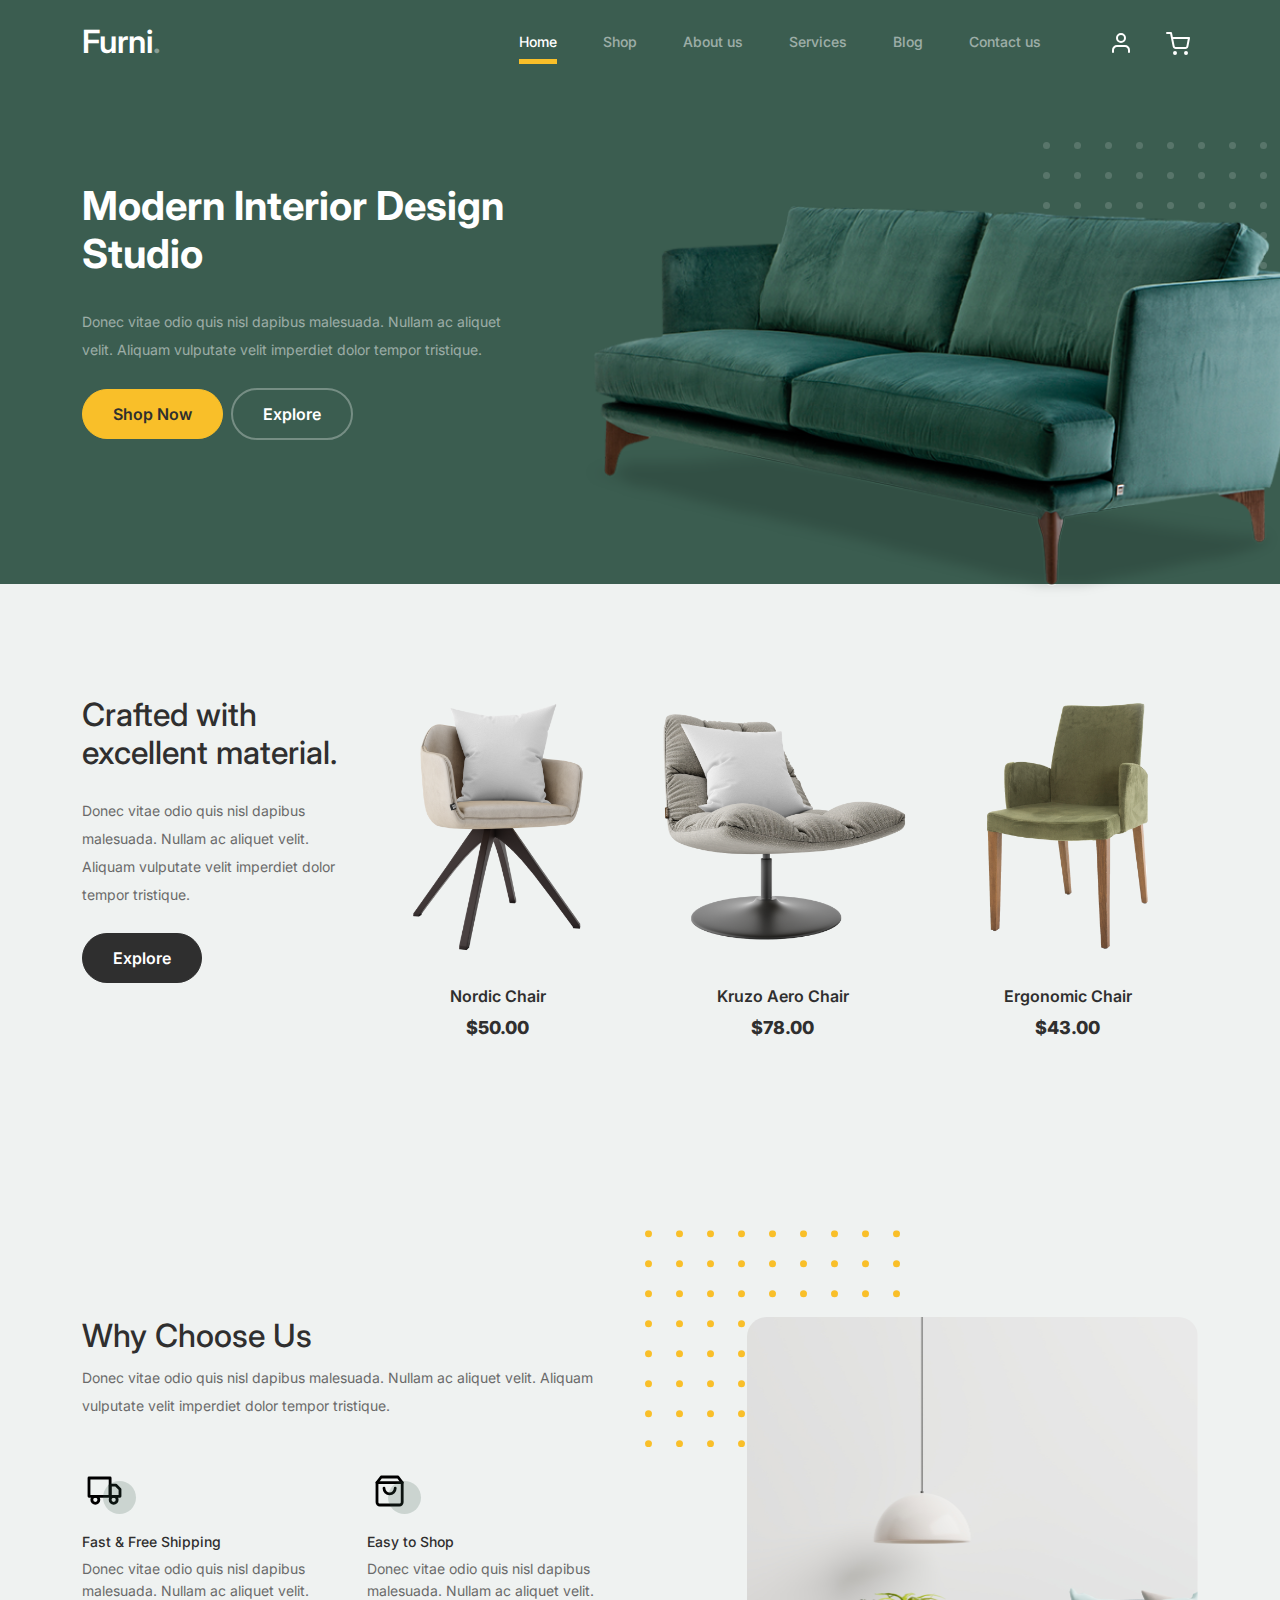
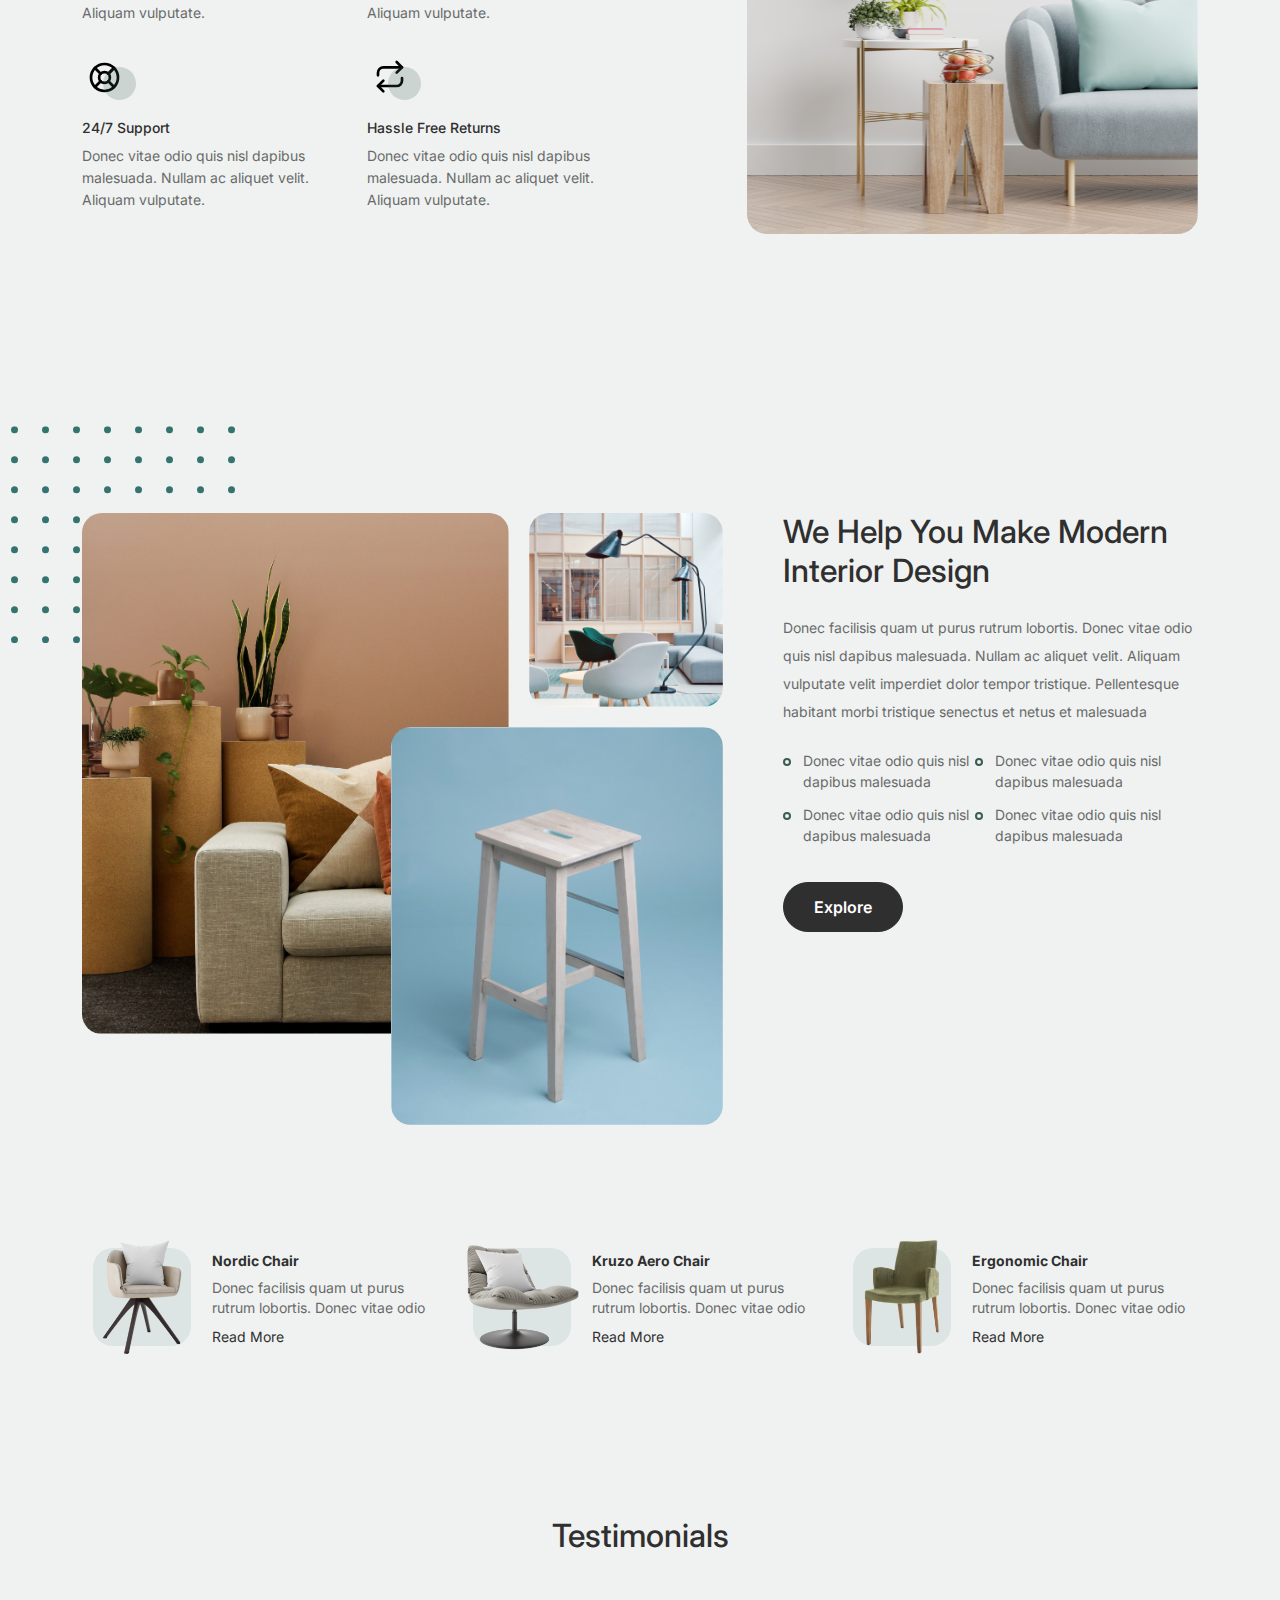
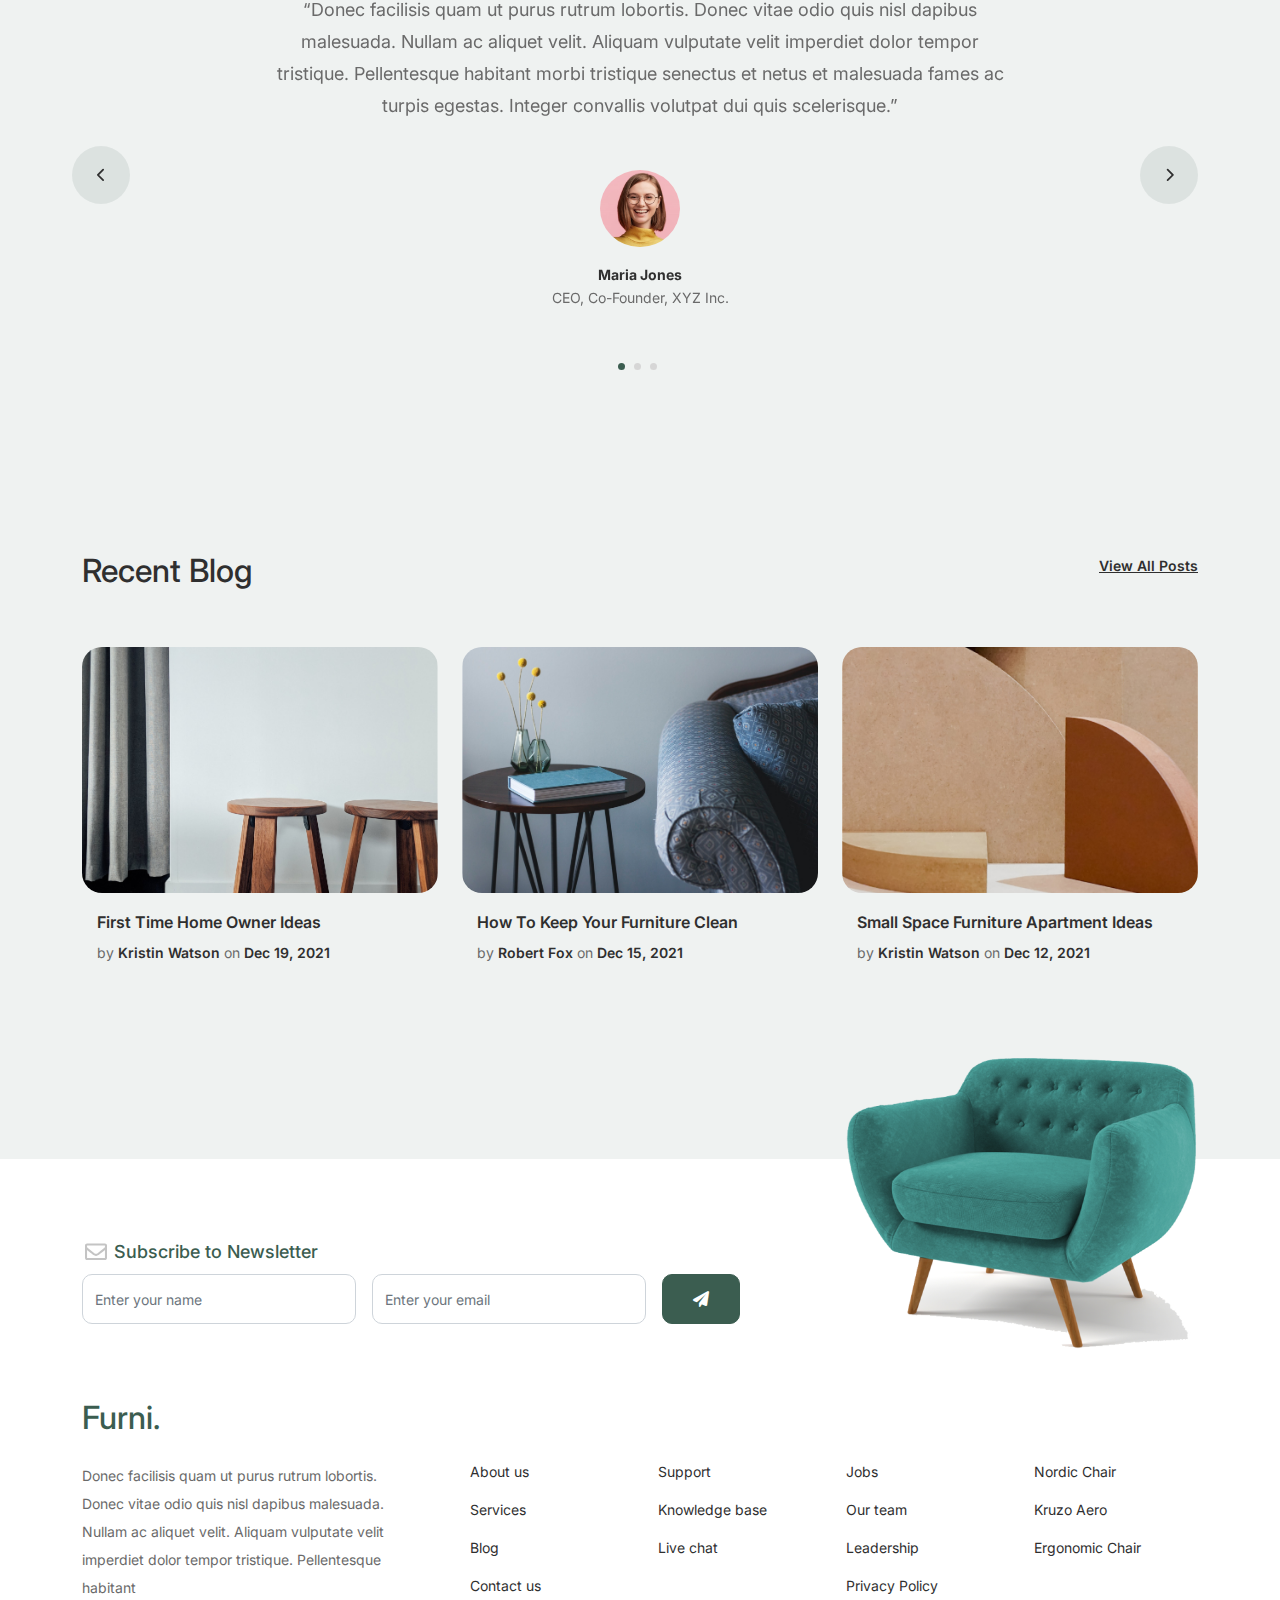
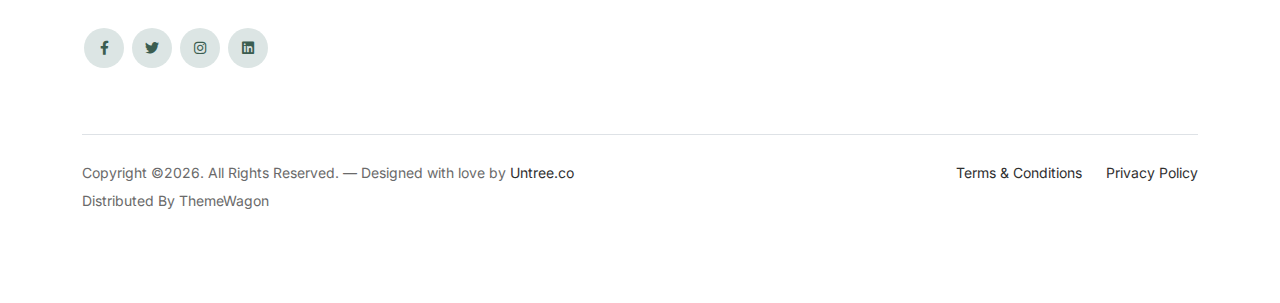
==== index.html @ bd44dd4c "Initial commit" ====
<!-- /*
* Bootstrap 5
* Template Name: Furni
* Template Author: Untree.co
* Template URI: https://untree.co/
* License: https://creativecommons.org/licenses/by/3.0/
*/ -->
<!doctype html>
<html lang="en">
<head>
  <meta charset="utf-8">
  <meta name="viewport" content="width=device-width, initial-scale=1, shrink-to-fit=no">
  <meta name="author" content="Untree.co">
  <link rel="shortcut icon" href="favicon.png">

  <meta name="description" content="" />
  <meta name="keywords" content="bootstrap, bootstrap4" />

		<!-- Bootstrap CSS -->
		<link href="css/bootstrap.min.css" rel="stylesheet">
		<link href="https://cdnjs.cloudflare.com/ajax/libs/font-awesome/6.0.0-beta3/css/all.min.css" rel="stylesheet">
		<link href="css/tiny-slider.css" rel="stylesheet">
		<link href="css/style.css" rel="stylesheet">
		<title>Furni Free Bootstrap 5 Template for Furniture and Interior Design Websites by Untree.co </title>
	</head>

	<body>

		<!-- Start Header/Navigation -->
		<nav class="custom-navbar navbar navbar navbar-expand-md navbar-dark bg-dark" arial-label="Furni navigation bar">

			<div class="container">
				<a class="navbar-brand" href="index.html">Furni<span>.</span></a>

				<button class="navbar-toggler" type="button" data-bs-toggle="collapse" data-bs-target="#navbarsFurni" aria-controls="navbarsFurni" aria-expanded="false" aria-label="Toggle navigation">
					<span class="navbar-toggler-icon"></span>
				</button>

				<div class="collapse navbar-collapse" id="navbarsFurni">
					<ul class="custom-navbar-nav navbar-nav ms-auto mb-2 mb-md-0">
						<li class="nav-item active">
							<a class="nav-link" href="index.html">Home</a>
						</li>
						<li><a class="nav-link" href="shop.html">Shop</a></li>
						<li><a class="nav-link" href="about.html">About us</a></li>
						<li><a class="nav-link" href="services.html">Services</a></li>
						<li><a class="nav-link" href="blog.html">Blog</a></li>
						<li><a class="nav-link" href="contact.html">Contact us</a></li>
					</ul>

					<ul class="custom-navbar-cta navbar-nav mb-2 mb-md-0 ms-5">
						<li><a class="nav-link" href="#"><img src="images/user.svg"></a></li>
						<li><a class="nav-link" href="cart.html"><img src="images/cart.svg"></a></li>
					</ul>
				</div>
			</div>
				
		</nav>
		<!-- End Header/Navigation -->

		<!-- Start Hero Section -->
			<div class="hero">
				<div class="container">
					<div class="row justify-content-between">
						<div class="col-lg-5">
							<div class="intro-excerpt">
								<h1>Modern Interior <span clsas="d-block">Design Studio</span></h1>
								<p class="mb-4">Donec vitae odio quis nisl dapibus malesuada. Nullam ac aliquet velit. Aliquam vulputate velit imperdiet dolor tempor tristique.</p>
								<p><a href="" class="btn btn-secondary me-2">Shop Now</a><a href="#" class="btn btn-white-outline">Explore</a></p>
							</div>
						</div>
						<div class="col-lg-7">
							<div class="hero-img-wrap">
								<img src="images/couch.png" class="img-fluid">
							</div>
						</div>
					</div>
				</div>
			</div>
		<!-- End Hero Section -->

		<!-- Start Product Section -->
		<div class="product-section">
			<div class="container">
				<div class="row">

					<!-- Start Column 1 -->
					<div class="col-md-12 col-lg-3 mb-5 mb-lg-0">
						<h2 class="mb-4 section-title">Crafted with excellent material.</h2>
						<p class="mb-4">Donec vitae odio quis nisl dapibus malesuada. Nullam ac aliquet velit. Aliquam vulputate velit imperdiet dolor tempor tristique. </p>
						<p><a href="shop.html" class="btn">Explore</a></p>
					</div> 
					<!-- End Column 1 -->

					<!-- Start Column 2 -->
					<div class="col-12 col-md-4 col-lg-3 mb-5 mb-md-0">
						<a class="product-item" href="cart.html">
							<img src="images/product-1.png" class="img-fluid product-thumbnail">
							<h3 class="product-title">Nordic Chair</h3>
							<strong class="product-price">$50.00</strong>

							<span class="icon-cross">
								<img src="images/cross.svg" class="img-fluid">
							</span>
						</a>
					</div> 
					<!-- End Column 2 -->

					<!-- Start Column 3 -->
					<div class="col-12 col-md-4 col-lg-3 mb-5 mb-md-0">
						<a class="product-item" href="cart.html">
							<img src="images/product-2.png" class="img-fluid product-thumbnail">
							<h3 class="product-title">Kruzo Aero Chair</h3>
							<strong class="product-price">$78.00</strong>

							<span class="icon-cross">
								<img src="images/cross.svg" class="img-fluid">
							</span>
						</a>
					</div>
					<!-- End Column 3 -->

					<!-- Start Column 4 -->
					<div class="col-12 col-md-4 col-lg-3 mb-5 mb-md-0">
						<a class="product-item" href="cart.html">
							<img src="images/product-3.png" class="img-fluid product-thumbnail">
							<h3 class="product-title">Ergonomic Chair</h3>
							<strong class="product-price">$43.00</strong>

							<span class="icon-cross">
								<img src="images/cross.svg" class="img-fluid">
							</span>
						</a>
					</div>
					<!-- End Column 4 -->

				</div>
			</div>
		</div>
		<!-- End Product Section -->

		<!-- Start Why Choose Us Section -->
		<div class="why-choose-section">
			<div class="container">
				<div class="row justify-content-between">
					<div class="col-lg-6">
						<h2 class="section-title">Why Choose Us</h2>
						<p>Donec vitae odio quis nisl dapibus malesuada. Nullam ac aliquet velit. Aliquam vulputate velit imperdiet dolor tempor tristique.</p>

						<div class="row my-5">
							<div class="col-6 col-md-6">
								<div class="feature">
									<div class="icon">
										<img src="images/truck.svg" alt="Image" class="imf-fluid">
									</div>
									<h3>Fast &amp; Free Shipping</h3>
									<p>Donec vitae odio quis nisl dapibus malesuada. Nullam ac aliquet velit. Aliquam vulputate.</p>
								</div>
							</div>

							<div class="col-6 col-md-6">
								<div class="feature">
									<div class="icon">
										<img src="images/bag.svg" alt="Image" class="imf-fluid">
									</div>
									<h3>Easy to Shop</h3>
									<p>Donec vitae odio quis nisl dapibus malesuada. Nullam ac aliquet velit. Aliquam vulputate.</p>
								</div>
							</div>

							<div class="col-6 col-md-6">
								<div class="feature">
									<div class="icon">
										<img src="images/support.svg" alt="Image" class="imf-fluid">
									</div>
									<h3>24/7 Support</h3>
									<p>Donec vitae odio quis nisl dapibus malesuada. Nullam ac aliquet velit. Aliquam vulputate.</p>
								</div>
							</div>

							<div class="col-6 col-md-6">
								<div class="feature">
									<div class="icon">
										<img src="images/return.svg" alt="Image" class="imf-fluid">
									</div>
									<h3>Hassle Free Returns</h3>
									<p>Donec vitae odio quis nisl dapibus malesuada. Nullam ac aliquet velit. Aliquam vulputate.</p>
								</div>
							</div>

						</div>
					</div>

					<div class="col-lg-5">
						<div class="img-wrap">
							<img src="images/why-choose-us-img.jpg" alt="Image" class="img-fluid">
						</div>
					</div>

				</div>
			</div>
		</div>
		<!-- End Why Choose Us Section -->

		<!-- Start We Help Section -->
		<div class="we-help-section">
			<div class="container">
				<div class="row justify-content-between">
					<div class="col-lg-7 mb-5 mb-lg-0">
						<div class="imgs-grid">
							<div class="grid grid-1"><img src="images/img-grid-1.jpg" alt="Untree.co"></div>
							<div class="grid grid-2"><img src="images/img-grid-2.jpg" alt="Untree.co"></div>
							<div class="grid grid-3"><img src="images/img-grid-3.jpg" alt="Untree.co"></div>
						</div>
					</div>
					<div class="col-lg-5 ps-lg-5">
						<h2 class="section-title mb-4">We Help You Make Modern Interior Design</h2>
						<p>Donec facilisis quam ut purus rutrum lobortis. Donec vitae odio quis nisl dapibus malesuada. Nullam ac aliquet velit. Aliquam vulputate velit imperdiet dolor tempor tristique. Pellentesque habitant morbi tristique senectus et netus et malesuada</p>

						<ul class="list-unstyled custom-list my-4">
							<li>Donec vitae odio quis nisl dapibus malesuada</li>
							<li>Donec vitae odio quis nisl dapibus malesuada</li>
							<li>Donec vitae odio quis nisl dapibus malesuada</li>
							<li>Donec vitae odio quis nisl dapibus malesuada</li>
						</ul>
						<p><a herf="#" class="btn">Explore</a></p>
					</div>
				</div>
			</div>
		</div>
		<!-- End We Help Section -->

		<!-- Start Popular Product -->
		<div class="popular-product">
			<div class="container">
				<div class="row">

					<div class="col-12 col-md-6 col-lg-4 mb-4 mb-lg-0">
						<div class="product-item-sm d-flex">
							<div class="thumbnail">
								<img src="images/product-1.png" alt="Image" class="img-fluid">
							</div>
							<div class="pt-3">
								<h3>Nordic Chair</h3>
								<p>Donec facilisis quam ut purus rutrum lobortis. Donec vitae odio </p>
								<p><a href="#">Read More</a></p>
							</div>
						</div>
					</div>

					<div class="col-12 col-md-6 col-lg-4 mb-4 mb-lg-0">
						<div class="product-item-sm d-flex">
							<div class="thumbnail">
								<img src="images/product-2.png" alt="Image" class="img-fluid">
							</div>
							<div class="pt-3">
								<h3>Kruzo Aero Chair</h3>
								<p>Donec facilisis quam ut purus rutrum lobortis. Donec vitae odio </p>
								<p><a href="#">Read More</a></p>
							</div>
						</div>
					</div>

					<div class="col-12 col-md-6 col-lg-4 mb-4 mb-lg-0">
						<div class="product-item-sm d-flex">
							<div class="thumbnail">
								<img src="images/product-3.png" alt="Image" class="img-fluid">
							</div>
							<div class="pt-3">
								<h3>Ergonomic Chair</h3>
								<p>Donec facilisis quam ut purus rutrum lobortis. Donec vitae odio </p>
								<p><a href="#">Read More</a></p>
							</div>
						</div>
					</div>

				</div>
			</div>
		</div>
		<!-- End Popular Product -->

		<!-- Start Testimonial Slider -->
		<div class="testimonial-section">
			<div class="container">
				<div class="row">
					<div class="col-lg-7 mx-auto text-center">
						<h2 class="section-title">Testimonials</h2>
					</div>
				</div>

				<div class="row justify-content-center">
					<div class="col-lg-12">
						<div class="testimonial-slider-wrap text-center">

							<div id="testimonial-nav">
								<span class="prev" data-controls="prev"><span class="fa fa-chevron-left"></span></span>
								<span class="next" data-controls="next"><span class="fa fa-chevron-right"></span></span>
							</div>

							<div class="testimonial-slider">
								
								<div class="item">
									<div class="row justify-content-center">
										<div class="col-lg-8 mx-auto">

											<div class="testimonial-block text-center">
												<blockquote class="mb-5">
													<p>&ldquo;Donec facilisis quam ut purus rutrum lobortis. Donec vitae odio quis nisl dapibus malesuada. Nullam ac aliquet velit. Aliquam vulputate velit imperdiet dolor tempor tristique. Pellentesque habitant morbi tristique senectus et netus et malesuada fames ac turpis egestas. Integer convallis volutpat dui quis scelerisque.&rdquo;</p>
												</blockquote>

												<div class="author-info">
													<div class="author-pic">
														<img src="images/person-1.png" alt="Maria Jones" class="img-fluid">
													</div>
													<h3 class="font-weight-bold">Maria Jones</h3>
													<span class="position d-block mb-3">CEO, Co-Founder, XYZ Inc.</span>
												</div>
											</div>

										</div>
									</div>
								</div> 
								<!-- END item -->

								<div class="item">
									<div class="row justify-content-center">
										<div class="col-lg-8 mx-auto">

											<div class="testimonial-block text-center">
												<blockquote class="mb-5">
													<p>&ldquo;Donec facilisis quam ut purus rutrum lobortis. Donec vitae odio quis nisl dapibus malesuada. Nullam ac aliquet velit. Aliquam vulputate velit imperdiet dolor tempor tristique. Pellentesque habitant morbi tristique senectus et netus et malesuada fames ac turpis egestas. Integer convallis volutpat dui quis scelerisque.&rdquo;</p>
												</blockquote>

												<div class="author-info">
													<div class="author-pic">
														<img src="images/person-1.png" alt="Maria Jones" class="img-fluid">
													</div>
													<h3 class="font-weight-bold">Maria Jones</h3>
													<span class="position d-block mb-3">CEO, Co-Founder, XYZ Inc.</span>
												</div>
											</div>

										</div>
									</div>
								</div> 
								<!-- END item -->

								<div class="item">
									<div class="row justify-content-center">
										<div class="col-lg-8 mx-auto">

											<div class="testimonial-block text-center">
												<blockquote class="mb-5">
													<p>&ldquo;Donec facilisis quam ut purus rutrum lobortis. Donec vitae odio quis nisl dapibus malesuada. Nullam ac aliquet velit. Aliquam vulputate velit imperdiet dolor tempor tristique. Pellentesque habitant morbi tristique senectus et netus et malesuada fames ac turpis egestas. Integer convallis volutpat dui quis scelerisque.&rdquo;</p>
												</blockquote>

												<div class="author-info">
													<div class="author-pic">
														<img src="images/person-1.png" alt="Maria Jones" class="img-fluid">
													</div>
													<h3 class="font-weight-bold">Maria Jones</h3>
													<span class="position d-block mb-3">CEO, Co-Founder, XYZ Inc.</span>
												</div>
											</div>

										</div>
									</div>
								</div> 
								<!-- END item -->

							</div>

						</div>
					</div>
				</div>
			</div>
		</div>
		<!-- End Testimonial Slider -->

		<!-- Start Blog Section -->
		<div class="blog-section">
			<div class="container">
				<div class="row mb-5">
					<div class="col-md-6">
						<h2 class="section-title">Recent Blog</h2>
					</div>
					<div class="col-md-6 text-start text-md-end">
						<a href="#" class="more">View All Posts</a>
					</div>
				</div>

				<div class="row">

					<div class="col-12 col-sm-6 col-md-4 mb-4 mb-md-0">
						<div class="post-entry">
							<a href="#" class="post-thumbnail"><img src="images/post-1.jpg" alt="Image" class="img-fluid"></a>
							<div class="post-content-entry">
								<h3><a href="#">First Time Home Owner Ideas</a></h3>
								<div class="meta">
									<span>by <a href="#">Kristin Watson</a></span> <span>on <a href="#">Dec 19, 2021</a></span>
								</div>
							</div>
						</div>
					</div>

					<div class="col-12 col-sm-6 col-md-4 mb-4 mb-md-0">
						<div class="post-entry">
							<a href="#" class="post-thumbnail"><img src="images/post-2.jpg" alt="Image" class="img-fluid"></a>
							<div class="post-content-entry">
								<h3><a href="#">How To Keep Your Furniture Clean</a></h3>
								<div class="meta">
									<span>by <a href="#">Robert Fox</a></span> <span>on <a href="#">Dec 15, 2021</a></span>
								</div>
							</div>
						</div>
					</div>

					<div class="col-12 col-sm-6 col-md-4 mb-4 mb-md-0">
						<div class="post-entry">
							<a href="#" class="post-thumbnail"><img src="images/post-3.jpg" alt="Image" class="img-fluid"></a>
							<div class="post-content-entry">
								<h3><a href="#">Small Space Furniture Apartment Ideas</a></h3>
								<div class="meta">
									<span>by <a href="#">Kristin Watson</a></span> <span>on <a href="#">Dec 12, 2021</a></span>
								</div>
							</div>
						</div>
					</div>

				</div>
			</div>
		</div>
		<!-- End Blog Section -->	

		<!-- Start Footer Section -->
		<footer class="footer-section">
			<div class="container relative">

				<div class="sofa-img">
					<img src="images/sofa.png" alt="Image" class="img-fluid">
				</div>

				<div class="row">
					<div class="col-lg-8">
						<div class="subscription-form">
							<h3 class="d-flex align-items-center"><span class="me-1"><img src="images/envelope-outline.svg" alt="Image" class="img-fluid"></span><span>Subscribe to Newsletter</span></h3>

							<form action="#" class="row g-3">
								<div class="col-auto">
									<input type="text" class="form-control" placeholder="Enter your name">
								</div>
								<div class="col-auto">
									<input type="email" class="form-control" placeholder="Enter your email">
								</div>
								<div class="col-auto">
									<button class="btn btn-primary">
										<span class="fa fa-paper-plane"></span>
									</button>
								</div>
							</form>

						</div>
					</div>
				</div>

				<div class="row g-5 mb-5">
					<div class="col-lg-4">
						<div class="mb-4 footer-logo-wrap"><a href="#" class="footer-logo">Furni<span>.</span></a></div>
						<p class="mb-4">Donec facilisis quam ut purus rutrum lobortis. Donec vitae odio quis nisl dapibus malesuada. Nullam ac aliquet velit. Aliquam vulputate velit imperdiet dolor tempor tristique. Pellentesque habitant</p>

						<ul class="list-unstyled custom-social">
							<li><a href="#"><span class="fa fa-brands fa-facebook-f"></span></a></li>
							<li><a href="#"><span class="fa fa-brands fa-twitter"></span></a></li>
							<li><a href="#"><span class="fa fa-brands fa-instagram"></span></a></li>
							<li><a href="#"><span class="fa fa-brands fa-linkedin"></span></a></li>
						</ul>
					</div>

					<div class="col-lg-8">
						<div class="row links-wrap">
							<div class="col-6 col-sm-6 col-md-3">
								<ul class="list-unstyled">
									<li><a href="#">About us</a></li>
									<li><a href="#">Services</a></li>
									<li><a href="#">Blog</a></li>
									<li><a href="#">Contact us</a></li>
								</ul>
							</div>

							<div class="col-6 col-sm-6 col-md-3">
								<ul class="list-unstyled">
									<li><a href="#">Support</a></li>
									<li><a href="#">Knowledge base</a></li>
									<li><a href="#">Live chat</a></li>
								</ul>
							</div>

							<div class="col-6 col-sm-6 col-md-3">
								<ul class="list-unstyled">
									<li><a href="#">Jobs</a></li>
									<li><a href="#">Our team</a></li>
									<li><a href="#">Leadership</a></li>
									<li><a href="#">Privacy Policy</a></li>
								</ul>
							</div>

							<div class="col-6 col-sm-6 col-md-3">
								<ul class="list-unstyled">
									<li><a href="#">Nordic Chair</a></li>
									<li><a href="#">Kruzo Aero</a></li>
									<li><a href="#">Ergonomic Chair</a></li>
								</ul>
							</div>
						</div>
					</div>

				</div>

				<div class="border-top copyright">
					<div class="row pt-4">
						<div class="col-lg-6">
							<p class="mb-2 text-center text-lg-start">Copyright &copy;<script>document.write(new Date().getFullYear());</script>. All Rights Reserved. &mdash; Designed with love by <a href="https://untree.co">Untree.co</a> Distributed By <a hreff="https://themewagon.com">ThemeWagon</a>  <!-- License information: https://untree.co/license/ -->
            </p>
						</div>

						<div class="col-lg-6 text-center text-lg-end">
							<ul class="list-unstyled d-inline-flex ms-auto">
								<li class="me-4"><a href="#">Terms &amp; Conditions</a></li>
								<li><a href="#">Privacy Policy</a></li>
							</ul>
						</div>

					</div>
				</div>

			</div>
		</footer>
		<!-- End Footer Section -->	


		<script src="js/bootstrap.bundle.min.js"></script>
		<script src="js/tiny-slider.js"></script>
		<script src="js/custom.js"></script>
	</body>

</html>
---- css/tiny-slider.css ----
.tns-outer{padding:0 !important}.tns-outer [hidden]{display:none !important}.tns-outer [aria-controls],.tns-outer [data-action]{cursor:pointer}.tns-slider{-webkit-transition:all 0s;-moz-transition:all 0s;transition:all 0s}.tns-slider>.tns-item{-webkit-box-sizing:border-box;-moz-box-sizing:border-box;box-sizing:border-box}.tns-horizontal.tns-subpixel{white-space:nowrap}.tns-horizontal.tns-subpixel>.tns-item{display:inline-block;vertical-align:top;white-space:normal}.tns-horizontal.tns-no-subpixel:after{content:'';display:table;clear:both}.tns-horizontal.tns-no-subpixel>.tns-item{float:left}.tns-horizontal.tns-carousel.tns-no-subpixel>.tns-item{margin-right:-100%}.tns-no-calc{position:relative;left:0}.tns-gallery{position:relative;left:0;min-height:1px}.tns-gallery>.tns-item{position:absolute;left:-100%;-webkit-transition:transform 0s, opacity 0s;-moz-transition:transform 0s, opacity 0s;transition:transform 0s, opacity 0s}.tns-gallery>.tns-slide-active{position:relative;left:auto !important}.tns-gallery>.tns-moving{-webkit-transition:all 0.25s;-moz-transition:all 0.25s;transition:all 0.25s}.tns-autowidth{display:inline-block}.tns-lazy-img{-webkit-transition:opacity 0.6s;-moz-transition:opacity 0.6s;transition:opacity 0.6s;opacity:0.6}.tns-lazy-img.tns-complete{opacity:1}.tns-ah{-webkit-transition:height 0s;-moz-transition:height 0s;transition:height 0s}.tns-ovh{overflow:hidden}.tns-visually-hidden{position:absolute;left:-10000em}.tns-transparent{opacity:0;visibility:hidden}.tns-fadeIn{opacity:1;filter:alpha(opacity=100);z-index:0}.tns-normal,.tns-fadeOut{opacity:0;filter:alpha(opacity=0);z-index:-1}.tns-vpfix{white-space:nowrap}.tns-vpfix>div,.tns-vpfix>li{display:inline-block}.tns-t-subp2{margin:0 auto;width:310px;position:relative;height:10px;overflow:hidden}.tns-t-ct{width:2333.3333333%;width:-webkit-calc(100% * 70 / 3);width:-moz-calc(100% * 70 / 3);width:calc(100% * 70 / 3);position:absolute;right:0}.tns-t-ct:after{content:'';display:table;clear:both}.tns-t-ct>div{width:1.4285714%;width:-webkit-calc(100% / 70);width:-moz-calc(100% / 70);width:calc(100% / 70);height:10px;float:left}

/*# sourceMappingURL=sourcemaps/tiny-slider.css.map */
---- css/style.css ----
/*
* Template Name: UntreeStore
* Template Author: Untree.co
* Author URI: https://untree.co/
* License: https://creativecommons.org/licenses/by/3.0/
*/
@import url("https://fonts.googleapis.com/css2?family=Inter:wght@400;500;600;700;800&display=swap");
body {
  overflow-x: hidden;
  position: relative; }

body {
  font-family: "Inter", sans-serif;
  font-weight: 400;
  line-height: 28px;
  color: #6a6a6a;
  font-size: 14px;
  background-color: #eff2f1; }

a {
  text-decoration: none;
  -webkit-transition: .3s all ease;
  -o-transition: .3s all ease;
  transition: .3s all ease;
  color: #2f2f2f;
  text-decoration: underline; }
  a:hover {
    color: #2f2f2f;
    text-decoration: none; }
  a.more {
    font-weight: 600; }

.custom-navbar {
  background: #3b5d50 !important;
  padding-top: 20px;
  padding-bottom: 20px; }
  .custom-navbar .navbar-brand {
    font-size: 32px;
    font-weight: 600; }
    .custom-navbar .navbar-brand > span {
      opacity: .4; }
  .custom-navbar .navbar-toggler {
    border-color: transparent; }
    .custom-navbar .navbar-toggler:active, .custom-navbar .navbar-toggler:focus {
      -webkit-box-shadow: none;
      box-shadow: none;
      outline: none; }
  @media (min-width: 992px) {
    .custom-navbar .custom-navbar-nav li {
      margin-left: 15px;
      margin-right: 15px; } }
  .custom-navbar .custom-navbar-nav li a {
    font-weight: 500;
    color: #ffffff !important;
    opacity: .5;
    -webkit-transition: .3s all ease;
    -o-transition: .3s all ease;
    transition: .3s all ease;
    position: relative; }
    @media (min-width: 768px) {
      .custom-navbar .custom-navbar-nav li a:before {
        content: "";
        position: absolute;
        bottom: 0;
        left: 8px;
        right: 8px;
        background: #f9bf29;
        height: 5px;
        opacity: 1;
        visibility: visible;
        width: 0;
        -webkit-transition: .15s all ease-out;
        -o-transition: .15s all ease-out;
        transition: .15s all ease-out; } }
    .custom-navbar .custom-navbar-nav li a:hover {
      opacity: 1; }
      .custom-navbar .custom-navbar-nav li a:hover:before {
        width: calc(100% - 16px); }
  .custom-navbar .custom-navbar-nav li.active a {
    opacity: 1; }
    .custom-navbar .custom-navbar-nav li.active a:before {
      width: calc(100% - 16px); }
  .custom-navbar .custom-navbar-cta {
    margin-left: 0 !important;
    -webkit-box-orient: horizontal;
    -webkit-box-direction: normal;
    -ms-flex-direction: row;
    flex-direction: row; }
    @media (min-width: 768px) {
      .custom-navbar .custom-navbar-cta {
        margin-left: 40px !important; } }
    .custom-navbar .custom-navbar-cta li {
      margin-left: 0px;
      margin-right: 0px; }
      .custom-navbar .custom-navbar-cta li:first-child {
        margin-right: 20px; }

.hero {
  background: #3b5d50;
  padding: calc(4rem - 30px) 0 0rem 0; }
  @media (min-width: 768px) {
    .hero {
      padding: calc(4rem - 30px) 0 4rem 0; } }
  @media (min-width: 992px) {
    .hero {
      padding: calc(8rem - 30px) 0 8rem 0; } }
  .hero .intro-excerpt {
    position: relative;
    z-index: 4; }
    @media (min-width: 992px) {
      .hero .intro-excerpt {
        max-width: 450px; } }
  .hero h1 {
    font-weight: 700;
    color: #ffffff;
    margin-bottom: 30px; }
    @media (min-width: 1400px) {
      .hero h1 {
        font-size: 54px; } }
  .hero p {
    color: rgba(255, 255, 255, 0.5);
    margin-botom: 30px; }
  .hero .hero-img-wrap {
    position: relative; }
    .hero .hero-img-wrap img {
      position: relative;
      top: 0px;
      right: 0px;
      z-index: 2;
      max-width: 780px;
      left: -20px; }
      @media (min-width: 768px) {
        .hero .hero-img-wrap img {
          right: 0px;
          left: -100px; } }
      @media (min-width: 992px) {
        .hero .hero-img-wrap img {
          left: 0px;
          top: -80px;
          position: absolute;
          right: -50px; } }
      @media (min-width: 1200px) {
        .hero .hero-img-wrap img {
          left: 0px;
          top: -80px;
          right: -100px; } }
    .hero .hero-img-wrap:after {
      content: "";
      position: absolute;
      width: 255px;
      height: 217px;
      background-image: url("../images/dots-light.svg");
      background-size: contain;
      background-repeat: no-repeat;
      right: -100px;
      top: -0px; }
      @media (min-width: 1200px) {
        .hero .hero-img-wrap:after {
          top: -40px; } }

.btn {
  font-weight: 600;
  padding: 12px 30px;
  border-radius: 30px;
  color: #ffffff;
  background: #2f2f2f;
  border-color: #2f2f2f; }
  .btn:hover {
    color: #ffffff;
    background: #222222;
    border-color: #222222; }
  .btn:active, .btn:focus {
    outline: none !important;
    -webkit-box-shadow: none;
    box-shadow: none; }
  .btn.btn-primary {
    background: #3b5d50;
    border-color: #3b5d50; }
    .btn.btn-primary:hover {
      background: #314d43;
      border-color: #314d43; }
  .btn.btn-secondary {
    color: #2f2f2f;
    background: #f9bf29;
    border-color: #f9bf29; }
    .btn.btn-secondary:hover {
      background: #f8b810;
      border-color: #f8b810; }
  .btn.btn-white-outline {
    background: transparent;
    border-width: 2px;
    border-color: rgba(255, 255, 255, 0.3); }
    .btn.btn-white-outline:hover {
      border-color: white;
      color: #ffffff; }

.section-title {
  color: #2f2f2f; }

.product-section {
  padding: 7rem 0; }
  .product-section .product-item {
    text-align: center;
    text-decoration: none;
    display: block;
    position: relative;
    padding-bottom: 50px;
    cursor: pointer; }
    .product-section .product-item .product-thumbnail {
      margin-bottom: 30px;
      position: relative;
      top: 0;
      -webkit-transition: .3s all ease;
      -o-transition: .3s all ease;
      transition: .3s all ease; }
    .product-section .product-item h3 {
      font-weight: 600;
      font-size: 16px; }
    .product-section .product-item strong {
      font-weight: 800 !important;
      font-size: 18px !important; }
    .product-section .product-item h3, .product-section .product-item strong {
      color: #2f2f2f;
      text-decoration: none; }
    .product-section .product-item .icon-cross {
      position: absolute;
      width: 35px;
      height: 35px;
      display: inline-block;
      background: #2f2f2f;
      bottom: 15px;
      left: 50%;
      -webkit-transform: translateX(-50%);
      -ms-transform: translateX(-50%);
      transform: translateX(-50%);
      margin-bottom: -17.5px;
      border-radius: 50%;
      opacity: 0;
      visibility: hidden;
      -webkit-transition: .3s all ease;
      -o-transition: .3s all ease;
      transition: .3s all ease; }
      .product-section .product-item .icon-cross img {
        position: absolute;
        left: 50%;
        top: 50%;
        -webkit-transform: translate(-50%, -50%);
        -ms-transform: translate(-50%, -50%);
        transform: translate(-50%, -50%); }
    .product-section .product-item:before {
      bottom: 0;
      left: 0;
      right: 0;
      position: absolute;
      content: "";
      background: #dce5e4;
      height: 0%;
      z-index: -1;
      border-radius: 10px;
      -webkit-transition: .3s all ease;
      -o-transition: .3s all ease;
      transition: .3s all ease; }
    .product-section .product-item:hover .product-thumbnail {
      top: -25px; }
    .product-section .product-item:hover .icon-cross {
      bottom: 0;
      opacity: 1;
      visibility: visible; }
    .product-section .product-item:hover:before {
      height: 70%; }

.why-choose-section {
  padding: 7rem 0; }
  .why-choose-section .img-wrap {
    position: relative; }
    .why-choose-section .img-wrap:before {
      position: absolute;
      content: "";
      width: 255px;
      height: 217px;
      background-image: url("../images/dots-yellow.svg");
      background-repeat: no-repeat;
      background-size: contain;
      -webkit-transform: translate(-40%, -40%);
      -ms-transform: translate(-40%, -40%);
      transform: translate(-40%, -40%);
      z-index: -1; }
    .why-choose-section .img-wrap img {
      border-radius: 20px; }

.feature {
  margin-bottom: 30px; }
  .feature .icon {
    display: inline-block;
    position: relative;
    margin-bottom: 20px; }
    .feature .icon:before {
      content: "";
      width: 33px;
      height: 33px;
      position: absolute;
      background: rgba(59, 93, 80, 0.2);
      border-radius: 50%;
      right: -8px;
      bottom: 0; }
  .feature h3 {
    font-size: 14px;
    color: #2f2f2f; }
  .feature p {
    font-size: 14px;
    line-height: 22px;
    color: #6a6a6a; }

.we-help-section {
  padding: 7rem 0; }
  .we-help-section .imgs-grid {
    display: -ms-grid;
    display: grid;
    -ms-grid-columns: (1fr)[27];
    grid-template-columns: repeat(27, 1fr);
    position: relative; }
    .we-help-section .imgs-grid:before {
      position: absolute;
      content: "";
      width: 255px;
      height: 217px;
      background-image: url("../images/dots-green.svg");
      background-size: contain;
      background-repeat: no-repeat;
      -webkit-transform: translate(-40%, -40%);
      -ms-transform: translate(-40%, -40%);
      transform: translate(-40%, -40%);
      z-index: -1; }
    .we-help-section .imgs-grid .grid {
      position: relative; }
      .we-help-section .imgs-grid .grid img {
        border-radius: 20px;
        max-width: 100%; }
      .we-help-section .imgs-grid .grid.grid-1 {
        -ms-grid-column: 1;
        -ms-grid-column-span: 18;
        grid-column: 1 / span 18;
        -ms-grid-row: 1;
        -ms-grid-row-span: 27;
        grid-row: 1 / span 27; }
      .we-help-section .imgs-grid .grid.grid-2 {
        -ms-grid-column: 19;
        -ms-grid-column-span: 27;
        grid-column: 19 / span 27;
        -ms-grid-row: 1;
        -ms-grid-row-span: 5;
        grid-row: 1 / span 5;
        padding-left: 20px; }
      .we-help-section .imgs-grid .grid.grid-3 {
        -ms-grid-column: 14;
        -ms-grid-column-span: 16;
        grid-column: 14 / span 16;
        -ms-grid-row: 6;
        -ms-grid-row-span: 27;
        grid-row: 6 / span 27;
        padding-top: 20px; }

.custom-list {
  width: 100%; }
  .custom-list li {
    display: inline-block;
    width: calc(50% - 20px);
    margin-bottom: 12px;
    line-height: 1.5;
    position: relative;
    padding-left: 20px; }
    .custom-list li:before {
      content: "";
      width: 8px;
      height: 8px;
      border-radius: 50%;
      border: 2px solid #3b5d50;
      position: absolute;
      left: 0;
      top: 8px; }

.popular-product {
  padding: 0 0 7rem 0; }
  .popular-product .product-item-sm h3 {
    font-size: 14px;
    font-weight: 700;
    color: #2f2f2f; }
  .popular-product .product-item-sm a {
    text-decoration: none;
    color: #2f2f2f;
    -webkit-transition: .3s all ease;
    -o-transition: .3s all ease;
    transition: .3s all ease; }
    .popular-product .product-item-sm a:hover {
      color: rgba(47, 47, 47, 0.5); }
  .popular-product .product-item-sm p {
    line-height: 1.4;
    margin-bottom: 10px;
    font-size: 14px; }
  .popular-product .product-item-sm .thumbnail {
    margin-right: 10px;
    -webkit-box-flex: 0;
    -ms-flex: 0 0 120px;
    flex: 0 0 120px;
    position: relative; }
    .popular-product .product-item-sm .thumbnail:before {
      content: "";
      position: absolute;
      border-radius: 20px;
      background: #dce5e4;
      width: 98px;
      height: 98px;
      top: 50%;
      left: 50%;
      -webkit-transform: translate(-50%, -50%);
      -ms-transform: translate(-50%, -50%);
      transform: translate(-50%, -50%);
      z-index: -1; }

.testimonial-section {
  padding: 3rem 0 7rem 0; }

.testimonial-slider-wrap {
  position: relative; }
  .testimonial-slider-wrap .tns-inner {
    padding-top: 30px; }
  .testimonial-slider-wrap .item .testimonial-block blockquote {
    font-size: 16px; }
    @media (min-width: 768px) {
      .testimonial-slider-wrap .item .testimonial-block blockquote {
        line-height: 32px;
        font-size: 18px; } }
  .testimonial-slider-wrap .item .testimonial-block .author-info .author-pic {
    margin-bottom: 20px; }
    .testimonial-slider-wrap .item .testimonial-block .author-info .author-pic img {
      max-width: 80px;
      border-radius: 50%; }
  .testimonial-slider-wrap .item .testimonial-block .author-info h3 {
    font-size: 14px;
    font-weight: 700;
    color: #2f2f2f;
    margin-bottom: 0; }
  .testimonial-slider-wrap #testimonial-nav {
    position: absolute;
    top: 50%;
    z-index: 99;
    width: 100%;
    display: none; }
    @media (min-width: 768px) {
      .testimonial-slider-wrap #testimonial-nav {
        display: block; } }
    .testimonial-slider-wrap #testimonial-nav > span {
      cursor: pointer;
      position: absolute;
      width: 58px;
      height: 58px;
      line-height: 58px;
      border-radius: 50%;
      background: rgba(59, 93, 80, 0.1);
      color: #2f2f2f;
      -webkit-transition: .3s all ease;
      -o-transition: .3s all ease;
      transition: .3s all ease; }
      .testimonial-slider-wrap #testimonial-nav > span:hover {
        background: #3b5d50;
        color: #ffffff; }
    .testimonial-slider-wrap #testimonial-nav .prev {
      left: -10px; }
    .testimonial-slider-wrap #testimonial-nav .next {
      right: 0; }
  .testimonial-slider-wrap .tns-nav {
    position: absolute;
    bottom: -50px;
    left: 50%;
    -webkit-transform: translateX(-50%);
    -ms-transform: translateX(-50%);
    transform: translateX(-50%); }
    .testimonial-slider-wrap .tns-nav button {
      background: none;
      border: none;
      display: inline-block;
      position: relative;
      width: 0 !important;
      height: 7px !important;
      margin: 2px; }
      .testimonial-slider-wrap .tns-nav button:active, .testimonial-slider-wrap .tns-nav button:focus, .testimonial-slider-wrap .tns-nav button:hover {
        outline: none;
        -webkit-box-shadow: none;
        box-shadow: none;
        background: none; }
      .testimonial-slider-wrap .tns-nav button:before {
        display: block;
        width: 7px;
        height: 7px;
        left: 0;
        top: 0;
        position: absolute;
        content: "";
        border-radius: 50%;
        -webkit-transition: .3s all ease;
        -o-transition: .3s all ease;
        transition: .3s all ease;
        background-color: #d6d6d6; }
      .testimonial-slider-wrap .tns-nav button:hover:before, .testimonial-slider-wrap .tns-nav button.tns-nav-active:before {
        background-color: #3b5d50; }

.before-footer-section {
  padding: 7rem 0 12rem 0 !important; }

.blog-section {
  padding: 7rem 0 12rem 0; }
  .blog-section .post-entry a {
    text-decoration: none; }
  .blog-section .post-entry .post-thumbnail {
    display: block;
    margin-bottom: 20px; }
    .blog-section .post-entry .post-thumbnail img {
      border-radius: 20px;
      -webkit-transition: .3s all ease;
      -o-transition: .3s all ease;
      transition: .3s all ease; }
  .blog-section .post-entry .post-content-entry {
    padding-left: 15px;
    padding-right: 15px; }
    .blog-section .post-entry .post-content-entry h3 {
      font-size: 16px;
      margin-bottom: 0;
      font-weight: 600;
      margin-bottom: 7px; }
    .blog-section .post-entry .post-content-entry .meta {
      font-size: 14px; }
      .blog-section .post-entry .post-content-entry .meta a {
        font-weight: 600; }
  .blog-section .post-entry:hover .post-thumbnail img, .blog-section .post-entry:focus .post-thumbnail img {
    opacity: .7; }

.footer-section {
  padding: 80px 0;
  background: #ffffff; }
  .footer-section .relative {
    position: relative; }
  .footer-section a {
    text-decoration: none;
    color: #2f2f2f;
    -webkit-transition: .3s all ease;
    -o-transition: .3s all ease;
    transition: .3s all ease; }
    .footer-section a:hover {
      color: rgba(47, 47, 47, 0.5); }
  .footer-section .subscription-form {
    margin-bottom: 40px;
    position: relative;
    z-index: 2;
    margin-top: 100px; }
    @media (min-width: 992px) {
      .footer-section .subscription-form {
        margin-top: 0px;
        margin-bottom: 80px; } }
    .footer-section .subscription-form h3 {
      font-size: 18px;
      font-weight: 500;
      color: #3b5d50; }
    .footer-section .subscription-form .form-control {
      height: 50px;
      border-radius: 10px;
      font-family: "Inter", sans-serif; }
      .footer-section .subscription-form .form-control:active, .footer-section .subscription-form .form-control:focus {
        outline: none;
        -webkit-box-shadow: none;
        box-shadow: none;
        border-color: #3b5d50;
        -webkit-box-shadow: 0 1px 4px 0 rgba(0, 0, 0, 0.2);
        box-shadow: 0 1px 4px 0 rgba(0, 0, 0, 0.2); }
      .footer-section .subscription-form .form-control::-webkit-input-placeholder {
        font-size: 14px; }
      .footer-section .subscription-form .form-control::-moz-placeholder {
        font-size: 14px; }
      .footer-section .subscription-form .form-control:-ms-input-placeholder {
        font-size: 14px; }
      .footer-section .subscription-form .form-control:-moz-placeholder {
        font-size: 14px; }
    .footer-section .subscription-form .btn {
      border-radius: 10px !important; }
  .footer-section .sofa-img {
    position: absolute;
    top: -200px;
    z-index: 1;
    right: 0; }
    .footer-section .sofa-img img {
      max-width: 380px; }
  .footer-section .links-wrap {
    margin-top: 0px; }
    @media (min-width: 992px) {
      .footer-section .links-wrap {
        margin-top: 54px; } }
    .footer-section .links-wrap ul li {
      margin-bottom: 10px; }
  .footer-section .footer-logo-wrap .footer-logo {
    font-size: 32px;
    font-weight: 500;
    text-decoration: none;
    color: #3b5d50; }
  .footer-section .custom-social li {
    margin: 2px;
    display: inline-block; }
    .footer-section .custom-social li a {
      width: 40px;
      height: 40px;
      text-align: center;
      line-height: 40px;
      display: inline-block;
      background: #dce5e4;
      color: #3b5d50;
      border-radius: 50%; }
      .footer-section .custom-social li a:hover {
        background: #3b5d50;
        color: #ffffff; }
  .footer-section .border-top {
    border-color: #dce5e4; }
    .footer-section .border-top.copyright {
      font-size: 14px !important; }

.untree_co-section {
  padding: 7rem 0; }

.form-control {
  height: 50px;
  border-radius: 10px;
  font-family: "Inter", sans-serif; }
  .form-control:active, .form-control:focus {
    outline: none;
    -webkit-box-shadow: none;
    box-shadow: none;
    border-color: #3b5d50;
    -webkit-box-shadow: 0 1px 4px 0 rgba(0, 0, 0, 0.2);
    box-shadow: 0 1px 4px 0 rgba(0, 0, 0, 0.2); }
  .form-control::-webkit-input-placeholder {
    font-size: 14px; }
  .form-control::-moz-placeholder {
    font-size: 14px; }
  .form-control:-ms-input-placeholder {
    font-size: 14px; }
  .form-control:-moz-placeholder {
    font-size: 14px; }

.service {
  line-height: 1.5; }
  .service .service-icon {
    border-radius: 10px;
    -webkit-box-flex: 0;
    -ms-flex: 0 0 50px;
    flex: 0 0 50px;
    height: 50px;
    line-height: 50px;
    text-align: center;
    background: #3b5d50;
    margin-right: 20px;
    color: #ffffff; }

textarea {
  height: auto !important; }

.site-blocks-table {
  overflow: auto; }
  .site-blocks-table .product-thumbnail {
    width: 200px; }
  .site-blocks-table .btn {
    padding: 2px 10px; }
  .site-blocks-table thead th {
    padding: 30px;
    text-align: center;
    border-width: 0px !important;
    vertical-align: middle;
    color: rgba(0, 0, 0, 0.8);
    font-size: 18px; }
  .site-blocks-table td {
    padding: 20px;
    text-align: center;
    vertical-align: middle;
    color: rgba(0, 0, 0, 0.8); }
  .site-blocks-table tbody tr:first-child td {
    border-top: 1px solid #3b5d50 !important; }
  .site-blocks-table .btn {
    background: none !important;
    color: #000000;
    border: none;
    height: auto !important; }

.site-block-order-table th {
  border-top: none !important;
  border-bottom-width: 1px !important; }

.site-block-order-table td, .site-block-order-table th {
  color: #000000; }

.couponcode-wrap input {
  border-radius: 10px !important; }

.text-primary {
  color: #3b5d50 !important; }

.thankyou-icon {
  position: relative;
  color: #3b5d50; }
  .thankyou-icon:before {
    position: absolute;
    content: "";
    width: 50px;
    height: 50px;
    border-radius: 50%;
    background: rgba(59, 93, 80, 0.2); }
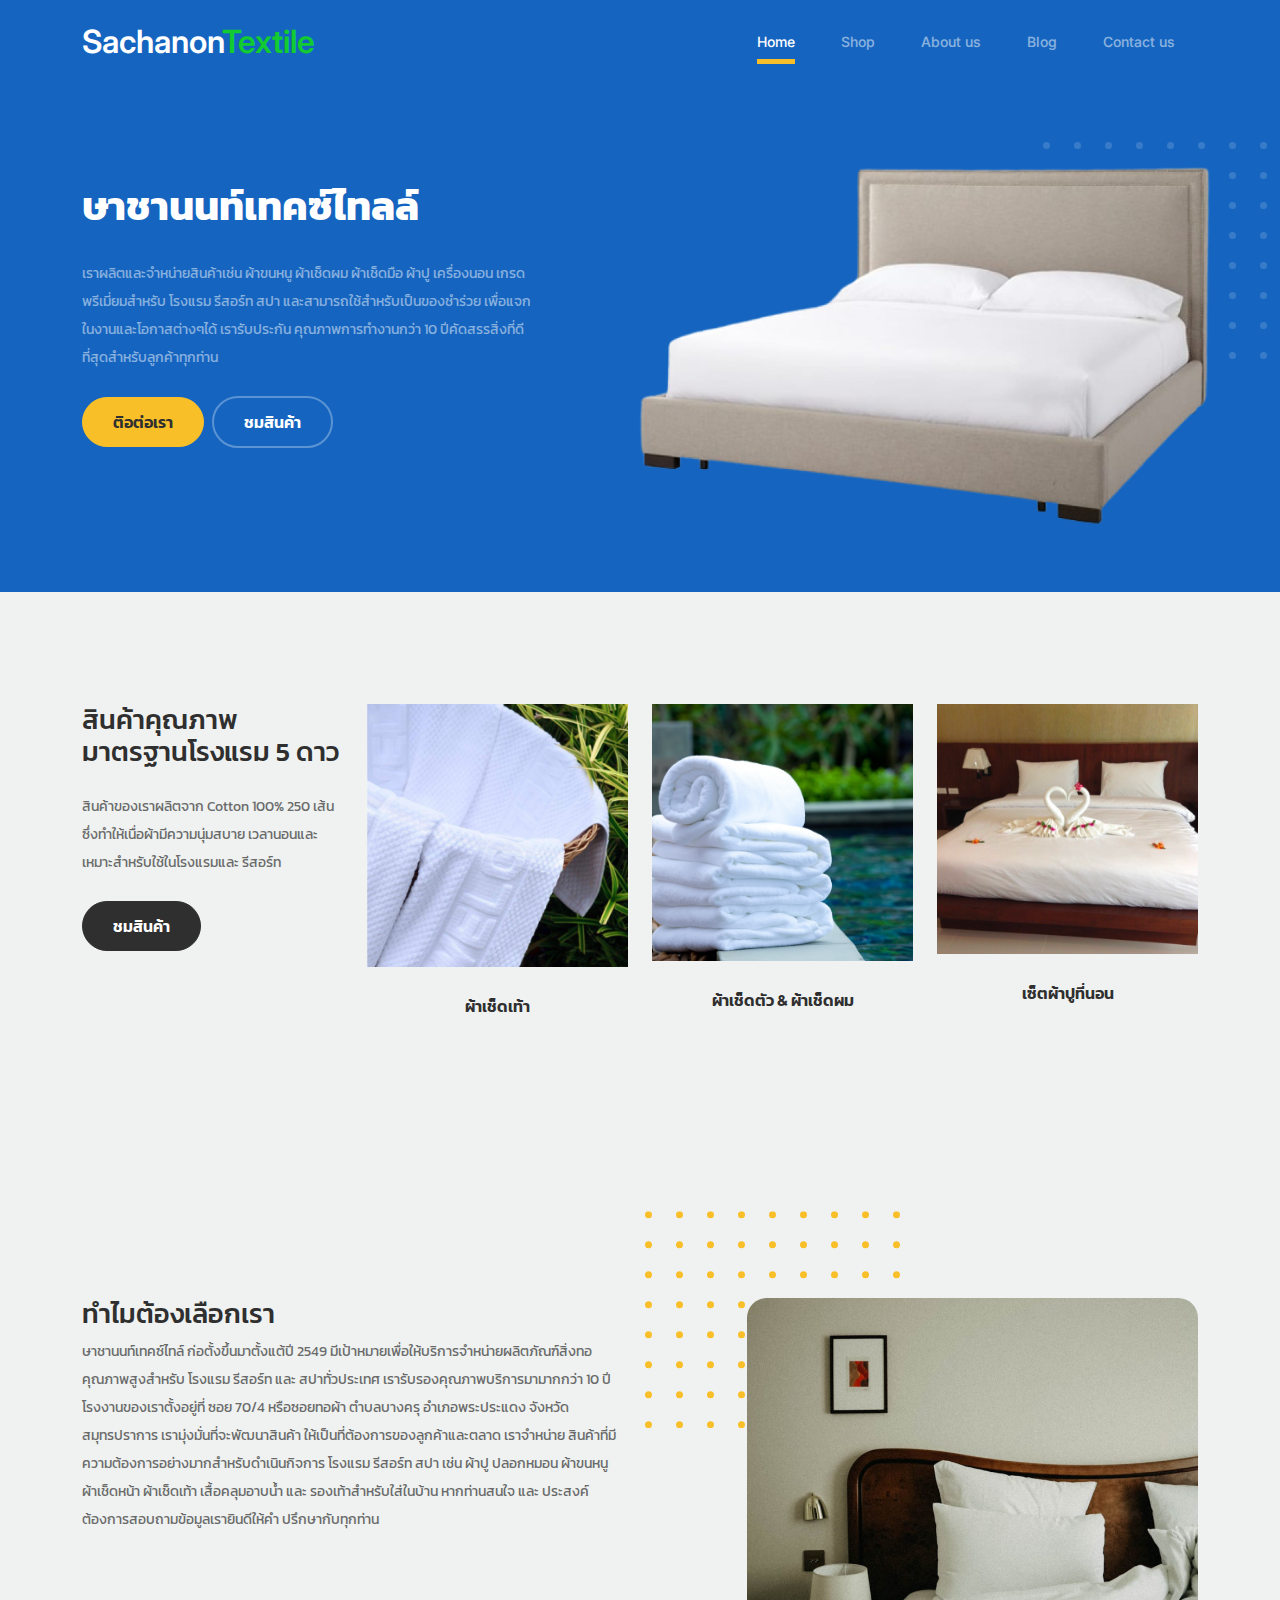
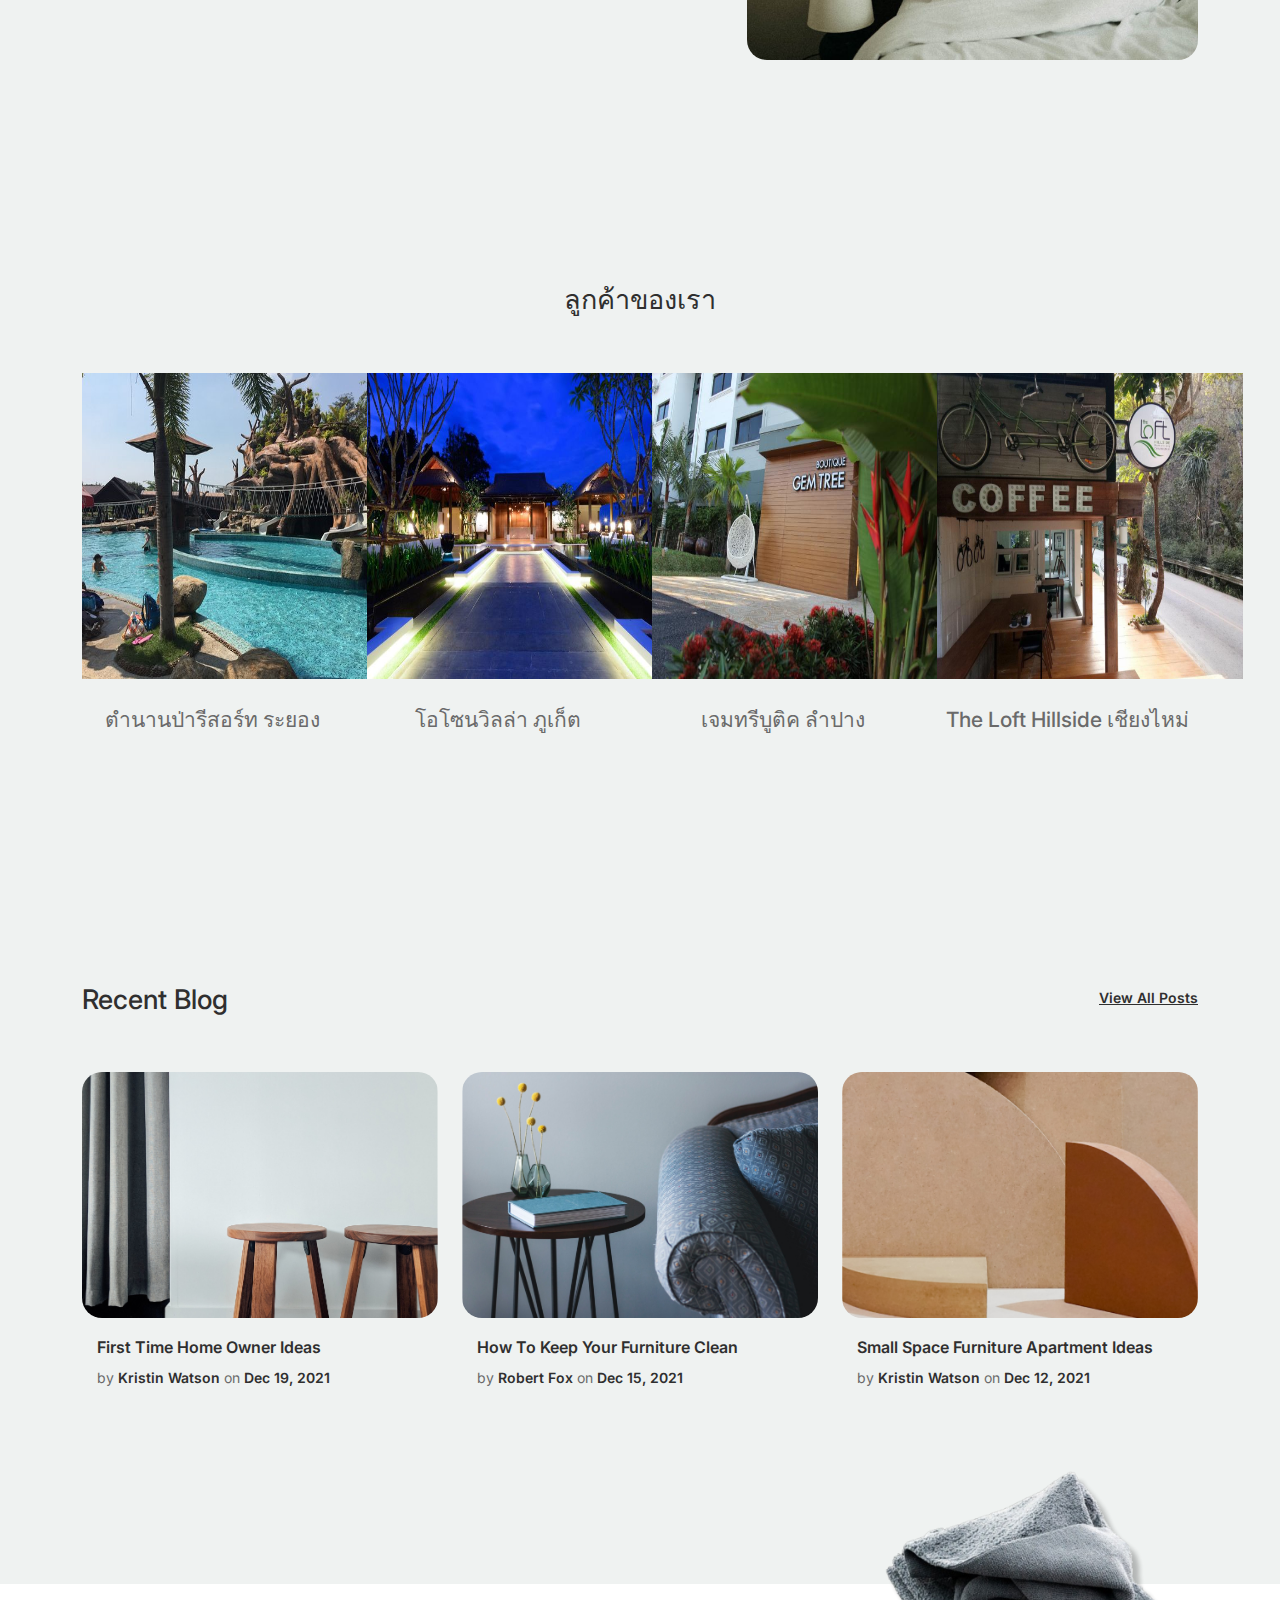
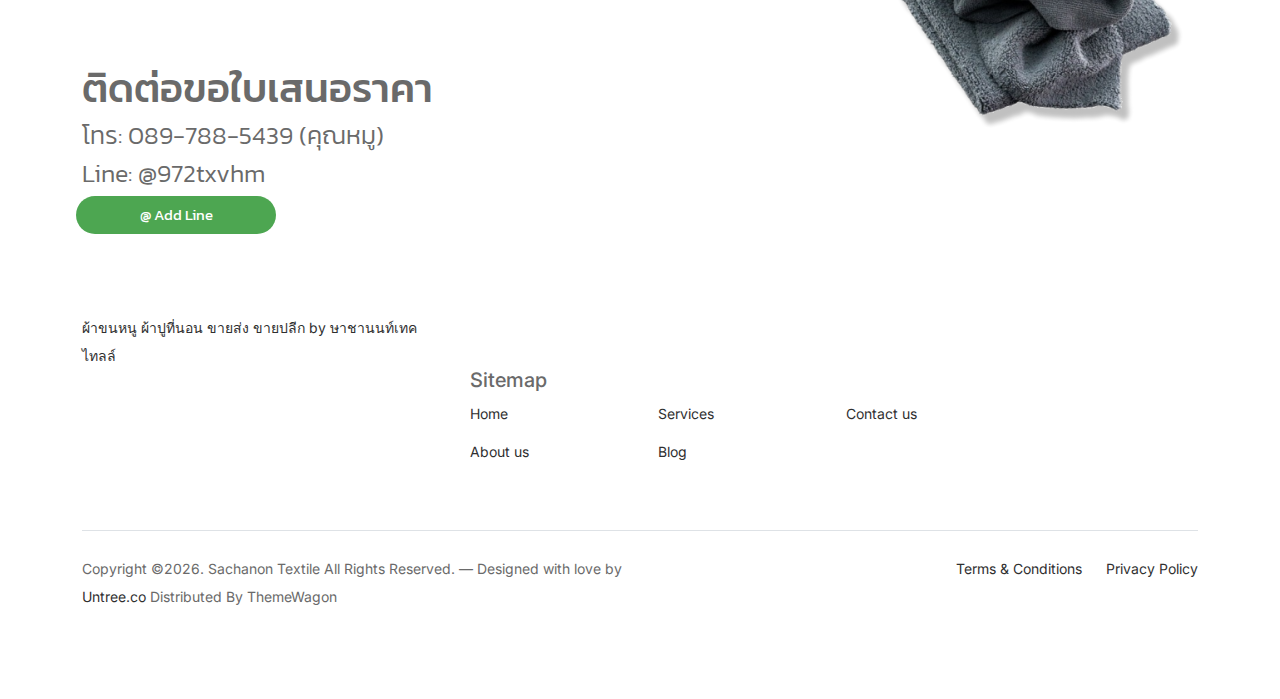
==== commit e7cd250a: "add code for index and shop" ====
--- a/index.html
+++ b/index.html
@@ -19,18 +19,20 @@
 		<!-- Bootstrap CSS -->
 		<link href="css/bootstrap.min.css" rel="stylesheet">
 		<link href="https://cdnjs.cloudflare.com/ajax/libs/font-awesome/6.0.0-beta3/css/all.min.css" rel="stylesheet">
+		<link href="https://fonts.googleapis.com/css2?family=Kanit:ital,wght@0,100;0,200;0,300;0,400;0,500;0,600;0,700;0,800;0,900;1,100;1,200;1,300;1,400;1,500;1,600;1,700;1,800;1,900&family=Roboto:ital,wght@0,100;0,300;0,400;0,500;0,700;0,900;1,100;1,300;1,400;1,500;1,700;1,900&display=swap" rel="stylesheet">
 		<link href="css/tiny-slider.css" rel="stylesheet">
 		<link href="css/style.css" rel="stylesheet">
-		<title>Furni Free Bootstrap 5 Template for Furniture and Interior Design Websites by Untree.co </title>
+		<title>Sachanon Textile</title>
 	</head>
 
 	<body>
-
+		<div id="fb-root"></div>
+		<script async defer crossorigin="anonymous" src="https://connect.facebook.net/en_US/sdk.js#xfbml=1&version=v19.0" nonce="9c3yNr59"></script>
 		<!-- Start Header/Navigation -->
 		<nav class="custom-navbar navbar navbar navbar-expand-md navbar-dark bg-dark" arial-label="Furni navigation bar">
 
 			<div class="container">
-				<a class="navbar-brand" href="index.html">Furni<span>.</span></a>
+				<a class="navbar-brand" href="index.html">Sachanon<span style="color: #11cb30;">Textile</span></a>
 
 				<button class="navbar-toggler" type="button" data-bs-toggle="collapse" data-bs-target="#navbarsFurni" aria-controls="navbarsFurni" aria-expanded="false" aria-label="Toggle navigation">
 					<span class="navbar-toggler-icon"></span>
@@ -43,15 +45,14 @@
 						</li>
 						<li><a class="nav-link" href="shop.html">Shop</a></li>
 						<li><a class="nav-link" href="about.html">About us</a></li>
-						<li><a class="nav-link" href="services.html">Services</a></li>
 						<li><a class="nav-link" href="blog.html">Blog</a></li>
 						<li><a class="nav-link" href="contact.html">Contact us</a></li>
 					</ul>
 
-					<ul class="custom-navbar-cta navbar-nav mb-2 mb-md-0 ms-5">
+					<!-- <ul class="custom-navbar-cta navbar-nav mb-2 mb-md-0 ms-5">
 						<li><a class="nav-link" href="#"><img src="images/user.svg"></a></li>
 						<li><a class="nav-link" href="cart.html"><img src="images/cart.svg"></a></li>
-					</ul>
+					</ul> -->
 				</div>
 			</div>
 				
@@ -62,16 +63,22 @@
 			<div class="hero">
 				<div class="container">
 					<div class="row justify-content-between">
-						<div class="col-lg-5">
+						<div class="col-lg-5 thai-font">
 							<div class="intro-excerpt">
-								<h1>Modern Interior <span clsas="d-block">Design Studio</span></h1>
-								<p class="mb-4">Donec vitae odio quis nisl dapibus malesuada. Nullam ac aliquet velit. Aliquam vulputate velit imperdiet dolor tempor tristique.</p>
-								<p><a href="" class="btn btn-secondary me-2">Shop Now</a><a href="#" class="btn btn-white-outline">Explore</a></p>
+								<h1>ษาชานนท์เทคซ์ไทลล์</h1>
+								<p class="mb-4">เราผลิตและจำหน่ายสินค้าเช่น ผ้าขนหนู 
+									ผ้าเช็ดผม ผ้าเช็ดมือ ผ้าปู เครื่องนอน 
+									เกรดพรีเมี่ยมสำหรับ โรงแรม รีสอร์ท 
+									สปา และสามารถใช้สำหรับเป็นของชำร่วย
+									เพื่อแจกในงานและโอกาสต่างๆได้ เรารับประกัน
+									คุณภาพการทำงานกว่า 10 ปีคัดสรรสิ่งที่ดี
+									ที่สุดสำหรับลูกค้าทุกท่าน</p>
+								<p><a href="https://lin.ee/SYUw2Ov" target="_blank" class="btn btn-secondary me-2 thai-font">ติอต่อเรา</a><a href="#" class="btn btn-white-outline">ชมสินค้า</a></p>
 							</div>
 						</div>
 						<div class="col-lg-7">
 							<div class="hero-img-wrap">
-								<img src="images/couch.png" class="img-fluid">
+								<img src="images/bed_hero.png" width="610px" style="margin-left:62px" class="img-fluid">
 							</div>
 						</div>
 					</div>
@@ -82,25 +89,29 @@
 		<!-- Start Product Section -->
 		<div class="product-section">
 			<div class="container">
-				<div class="row">
+				<div class="row thai-font">
 
 					<!-- Start Column 1 -->
 					<div class="col-md-12 col-lg-3 mb-5 mb-lg-0">
-						<h2 class="mb-4 section-title">Crafted with excellent material.</h2>
-						<p class="mb-4">Donec vitae odio quis nisl dapibus malesuada. Nullam ac aliquet velit. Aliquam vulputate velit imperdiet dolor tempor tristique. </p>
-						<p><a href="shop.html" class="btn">Explore</a></p>
+						<h2 class="mb-4 section-title">สินค้าคุณภาพมาตรฐานโรงแรม 5 ดาว</h2>
+						<p class="mb-4">สินค้าของเราผลิตจาก Cotton 100% 
+							250 เส้น ซึ่งทำให้เนื่อผ้ามีความนุ่มสบาย
+							เวลานอนและเหมาะสำหรับใช้ในโรงแรมและ
+							รีสอร์ท </p>
+						<p><a href="shop.html" class="btn">ชมสินค้า</a></p>
 					</div> 
 					<!-- End Column 1 -->
 
 					<!-- Start Column 2 -->
 					<div class="col-12 col-md-4 col-lg-3 mb-5 mb-md-0">
-						<a class="product-item" href="cart.html">
-							<img src="images/product-1.png" class="img-fluid product-thumbnail">
-							<h3 class="product-title">Nordic Chair</h3>
-							<strong class="product-price">$50.00</strong>
+						<a class="product-item" href="https://lin.ee/SYUw2Ov" target="_blank">
+							<img src="images/Catalog_01.png" class="img-fluid product-thumbnail">
+							<h3 class="product-title">ผ้าเช็ดเท้า</h3>
+							<!-- <strong class="product-price">$50.00</strong> -->
 
 							<span class="icon-cross">
-								<img src="images/cross.svg" class="img-fluid">
+								<!-- <img src="images/cross.svg" class="img-fluid"> -->
+								<button class="button-contact">ขอใบเสนอราคา</button>
 							</span>
 						</a>
 					</div> 
@@ -108,13 +119,14 @@
 
 					<!-- Start Column 3 -->
 					<div class="col-12 col-md-4 col-lg-3 mb-5 mb-md-0">
-						<a class="product-item" href="cart.html">
-							<img src="images/product-2.png" class="img-fluid product-thumbnail">
-							<h3 class="product-title">Kruzo Aero Chair</h3>
-							<strong class="product-price">$78.00</strong>
+						<a class="product-item" href="https://lin.ee/SYUw2Ov" target="_blank">
+							<img src="images/Catalog_02.png" class="img-fluid product-thumbnail">
+							<h3 class="product-title">ผ้าเช็ดตัว & ผ้าเช็ดผม</h3>
+							<!-- <strong class="product-price">$78.00</strong> -->
 
 							<span class="icon-cross">
-								<img src="images/cross.svg" class="img-fluid">
+								<!-- <img src="images/cross.svg" class="img-fluid"> -->
+								<button class="button-contact">ขอใบเสนอราคา</button>
 							</span>
 						</a>
 					</div>
@@ -122,13 +134,14 @@
 
 					<!-- Start Column 4 -->
 					<div class="col-12 col-md-4 col-lg-3 mb-5 mb-md-0">
-						<a class="product-item" href="cart.html">
-							<img src="images/product-3.png" class="img-fluid product-thumbnail">
-							<h3 class="product-title">Ergonomic Chair</h3>
-							<strong class="product-price">$43.00</strong>
+						<a class="product-item" href="https://lin.ee/SYUw2Ov" target="_blank">
+							<img src="images/Catalog_03.png" class="img-fluid product-thumbnail">
+							<h3 class="product-title">เซ็ตผ้าปูที่นอน</h3>
+							<!-- <strong class="product-price">$43.00</strong> -->
 
 							<span class="icon-cross">
-								<img src="images/cross.svg" class="img-fluid">
+								<!-- <img src="images/cross.svg" class="img-fluid"> -->
+								<button class="button-contact">ขอใบเสนอราคา</button>
 							</span>
 						</a>
 					</div>
@@ -142,12 +155,25 @@
 		<!-- Start Why Choose Us Section -->
 		<div class="why-choose-section">
 			<div class="container">
-				<div class="row justify-content-between">
+				<div class="row justify-content-between thai-font">
 					<div class="col-lg-6">
-						<h2 class="section-title">Why Choose Us</h2>
-						<p>Donec vitae odio quis nisl dapibus malesuada. Nullam ac aliquet velit. Aliquam vulputate velit imperdiet dolor tempor tristique.</p>
-
-						<div class="row my-5">
+						<h2 class="section-title">ทำไมต้องเลือกเรา</h2>
+						<p>ษาชานนท์เทคซ์ไทล์ ก่อตั้งขึ้นมาตั้งแต้ปี 2549 
+							มีเป้าหมายเพื่อให้บริการจำหน่ายผลิตภัณฑ์สิ่งทอ
+							คุณภาพสูงสำหรับ โรงแรม รีสอร์ท และ 
+							สปาทั่วประเทศ เรารับรองคุณภาพบริการมามากกว่า 
+							10 ปีโรงงานของเราตั้งอยู่ที่ ซอย 70/4 
+							หรือซอยทอผ้า ตำบลบางครุ อำเภอพระประแดง
+							จังหวัดสมุทรปราการ เรามุ่งมั่นที่จะพัฒนาสินค้า
+							ให้เป็นที่ต้องการของลูกค้าและตลาด เราจำหน่าย
+							สินค้าที่มีความต้องการอย่างมากสำหรับดำเนินกิจการ 
+							โรงแรม รีสอร์ท สปา เช่น ผ้าปู ปลอกหมอน ผ้าขนหนู 
+							ผ้าเช็ดหน้า ผ้าเช็ดเท้า เสื้อคลุมอาบน้ำ และ 
+							รองเท้าสำหรับใส่ในบ้าน หากท่านสนใจ และ 
+							ประสงค์ต้องการสอบถามข้อมูลเรายินดีให้คำ
+							ปรึกษากับทุกท่าน</p>
+
+						<!-- <div class="row my-5">
 							<div class="col-6 col-md-6">
 								<div class="feature">
 									<div class="icon">
@@ -188,12 +214,12 @@
 								</div>
 							</div>
 
-						</div>
+						</div> -->
 					</div>
 
 					<div class="col-lg-5">
 						<div class="img-wrap">
-							<img src="images/why-choose-us-img.jpg" alt="Image" class="img-fluid">
+							<img src="images/whyus-pic.png" alt="Image" class="img-fluid">
 						</div>
 					</div>
 
@@ -203,7 +229,7 @@
 		<!-- End Why Choose Us Section -->
 
 		<!-- Start We Help Section -->
-		<div class="we-help-section">
+		<!-- <div class="we-help-section">
 			<div class="container">
 				<div class="row justify-content-between">
 					<div class="col-lg-7 mb-5 mb-lg-0">
@@ -227,11 +253,11 @@
 					</div>
 				</div>
 			</div>
-		</div>
+		</div> -->
 		<!-- End We Help Section -->
 
 		<!-- Start Popular Product -->
-		<div class="popular-product">
+		<!-- <div class="popular-product">
 			<div class="container">
 				<div class="row">
 
@@ -276,106 +302,71 @@
 
 				</div>
 			</div>
+		</div> -->
+		<!-- End Popular Product -->
+
+		<!-- Start Team Section -->
+		<div class="untree_co-section">
+			<div class="container">
+
+				<div class="row mb-5">
+					<div class="col-lg-5 mx-auto text-center">
+						<h2 class="section-title">ลูกค้าของเรา</h2>
+					</div>
+				</div>
+
+				<div class="row">
+
+					<!-- Start Column 1 -->
+					<div class="col-12 col-md-6 col-lg-3 mb-5 mb-md-0">
+						<img src="images/Customer_pic01.png" width="306px" height="306px" class="mb-5">
+						<h3 class="my-customer-fix">ตำนานป่ารีสอร์ท ระยอง</h3>
+            <!-- <span class="d-block position mb-4">CEO, Founder, Atty.</span>
+            <p>Separated they live in.
+            Separated they live in Bookmarksgrove right at the coast of the Semantics, a large language ocean.</p>
+            <p class="mb-0"><a href="#" class="more dark">Learn More <span class="icon-arrow_forward"></span></a></p> -->
+					</div> 
+					<!-- End Column 1 -->
+
+					<!-- Start Column 2 -->
+					<div class="col-12 col-md-6 col-lg-3 mb-5 mb-md-0">
+						<img src="images/Customer_02pic.jpg" width="306px" height="306px" class="mb-5">
+						<h3 class="my-customer-fix">โอโซนวิลล่า ภูเก็ต</h3>
+            <!-- <span class="d-block position mb-4">CEO, Founder, Atty.</span>
+            <p>Separated they live in.
+            Separated they live in Bookmarksgrove right at the coast of the Semantics, a large language ocean.</p>
+            <p class="mb-0"><a href="#" class="more dark">Learn More <span class="icon-arrow_forward"></span></a></p> -->
+					</div> 
+					<!-- End Column 2 -->
+
+					<!-- Start Column 3 -->
+					<div class="col-12 col-md-6 col-lg-3 mb-5 mb-md-0">
+						<img src="images/Customer_03pic.jpg" width="306px" height="306px" class="mb-5">
+						<h3 class="my-customer-fix">เจมทรีบูติค ลำปาง</h3>
+            <!-- <span class="d-block position mb-4">CEO, Founder, Atty.</span>
+            <p>Separated they live in.
+            Separated they live in Bookmarksgrove right at the coast of the Semantics, a large language ocean.</p>
+            <p class="mb-0"><a href="#" class="more dark">Learn More <span class="icon-arrow_forward"></span></a></p> -->
+					</div>  
+					<!-- End Column 3 -->
+
+					<!-- Start Column 4 -->
+					<div class="col-12 col-md-6 col-lg-3 mb-5 mb-md-0">
+						<img src="images/Customer_04pic.jpg" width="306px" height="306px" class="mb-5">
+						<h3 class="my-customer-fix">The Loft Hillside เชียงไหม่</h3>
+            <!-- <span class="d-block position mb-4">CEO, Founder, Atty.</span>
+            <p>Separated they live in.
+            Separated they live in Bookmarksgrove right at the coast of the Semantics, a large language ocean.</p>
+            <p class="mb-0"><a href="#" class="more dark">Learn More <span class="icon-arrow_forward"></span></a></p> -->
+					</div> 
+					<!-- End Column 4 -->
+
+					
+
+				</div>
+			</div>
 		</div>
-		<!-- End Popular Product -->
-
-		<!-- Start Testimonial Slider -->
-		<div class="testimonial-section">
-			<div class="container">
-				<div class="row">
-					<div class="col-lg-7 mx-auto text-center">
-						<h2 class="section-title">Testimonials</h2>
-					</div>
-				</div>
-
-				<div class="row justify-content-center">
-					<div class="col-lg-12">
-						<div class="testimonial-slider-wrap text-center">
-
-							<div id="testimonial-nav">
-								<span class="prev" data-controls="prev"><span class="fa fa-chevron-left"></span></span>
-								<span class="next" data-controls="next"><span class="fa fa-chevron-right"></span></span>
-							</div>
-
-							<div class="testimonial-slider">
-								
-								<div class="item">
-									<div class="row justify-content-center">
-										<div class="col-lg-8 mx-auto">
-
-											<div class="testimonial-block text-center">
-												<blockquote class="mb-5">
-													<p>&ldquo;Donec facilisis quam ut purus rutrum lobortis. Donec vitae odio quis nisl dapibus malesuada. Nullam ac aliquet velit. Aliquam vulputate velit imperdiet dolor tempor tristique. Pellentesque habitant morbi tristique senectus et netus et malesuada fames ac turpis egestas. Integer convallis volutpat dui quis scelerisque.&rdquo;</p>
-												</blockquote>
-
-												<div class="author-info">
-													<div class="author-pic">
-														<img src="images/person-1.png" alt="Maria Jones" class="img-fluid">
-													</div>
-													<h3 class="font-weight-bold">Maria Jones</h3>
-													<span class="position d-block mb-3">CEO, Co-Founder, XYZ Inc.</span>
-												</div>
-											</div>
-
-										</div>
-									</div>
-								</div> 
-								<!-- END item -->
-
-								<div class="item">
-									<div class="row justify-content-center">
-										<div class="col-lg-8 mx-auto">
-
-											<div class="testimonial-block text-center">
-												<blockquote class="mb-5">
-													<p>&ldquo;Donec facilisis quam ut purus rutrum lobortis. Donec vitae odio quis nisl dapibus malesuada. Nullam ac aliquet velit. Aliquam vulputate velit imperdiet dolor tempor tristique. Pellentesque habitant morbi tristique senectus et netus et malesuada fames ac turpis egestas. Integer convallis volutpat dui quis scelerisque.&rdquo;</p>
-												</blockquote>
-
-												<div class="author-info">
-													<div class="author-pic">
-														<img src="images/person-1.png" alt="Maria Jones" class="img-fluid">
-													</div>
-													<h3 class="font-weight-bold">Maria Jones</h3>
-													<span class="position d-block mb-3">CEO, Co-Founder, XYZ Inc.</span>
-												</div>
-											</div>
-
-										</div>
-									</div>
-								</div> 
-								<!-- END item -->
-
-								<div class="item">
-									<div class="row justify-content-center">
-										<div class="col-lg-8 mx-auto">
-
-											<div class="testimonial-block text-center">
-												<blockquote class="mb-5">
-													<p>&ldquo;Donec facilisis quam ut purus rutrum lobortis. Donec vitae odio quis nisl dapibus malesuada. Nullam ac aliquet velit. Aliquam vulputate velit imperdiet dolor tempor tristique. Pellentesque habitant morbi tristique senectus et netus et malesuada fames ac turpis egestas. Integer convallis volutpat dui quis scelerisque.&rdquo;</p>
-												</blockquote>
-
-												<div class="author-info">
-													<div class="author-pic">
-														<img src="images/person-1.png" alt="Maria Jones" class="img-fluid">
-													</div>
-													<h3 class="font-weight-bold">Maria Jones</h3>
-													<span class="position d-block mb-3">CEO, Co-Founder, XYZ Inc.</span>
-												</div>
-											</div>
-
-										</div>
-									</div>
-								</div> 
-								<!-- END item -->
-
-							</div>
-
-						</div>
-					</div>
-				</div>
-			</div>
-		</div>
-		<!-- End Testimonial Slider -->
+		<!-- End Team Section -->
 
 		<!-- Start Blog Section -->
 		<div class="blog-section">
@@ -437,80 +428,67 @@
 			<div class="container relative">
 
 				<div class="sofa-img">
-					<img src="images/sofa.png" alt="Image" class="img-fluid">
+					<img src="images/footer-pic.png" alt="Image" class="img-fluid">
 				</div>
 
 				<div class="row">
-					<div class="col-lg-8">
+					<div class="col-lg-8 thai-font">
 						<div class="subscription-form">
-							<h3 class="d-flex align-items-center"><span class="me-1"><img src="images/envelope-outline.svg" alt="Image" class="img-fluid"></span><span>Subscribe to Newsletter</span></h3>
-
-							<form action="#" class="row g-3">
-								<div class="col-auto">
-									<input type="text" class="form-control" placeholder="Enter your name">
-								</div>
-								<div class="col-auto">
-									<input type="email" class="form-control" placeholder="Enter your email">
-								</div>
-								<div class="col-auto">
-									<button class="btn btn-primary">
-										<span class="fa fa-paper-plane"></span>
-									</button>
-								</div>
-							</form>
-
+							<h1 class="d-flex align-items-center"><span>ติดต่อขอใบเสนอราคา</span></h1>
+							<h4 style="font-size: 25px;font-weight: 300;">โทร: 089-788-5439 (คุณหมู)</h4>
+							<h4 style="font-size: 25px;font-weight: 300;">Line: @972txvhm</h4>
+							<button onclick="window.open('https://lin.ee/SYUw2Ov', '_blank')" style="margin-left:75px" class="button-contact">@ Add Line</button>
 						</div>
 					</div>
 				</div>
 
 				<div class="row g-5 mb-5">
 					<div class="col-lg-4">
-						<div class="mb-4 footer-logo-wrap"><a href="#" class="footer-logo">Furni<span>.</span></a></div>
+						<div class="fb-page" data-href="https://www.facebook.com/SachanonTextile2" data-tabs="timeline" data-width="" data-height="300" data-small-header="false" data-adapt-container-width="true" data-hide-cover="false" data-show-facepile="true"><blockquote cite="https://www.facebook.com/SachanonTextile2" class="fb-xfbml-parse-ignore"><a href="https://www.facebook.com/SachanonTextile2">ผ้าขนหนู ผ้าปูที่นอน ขายส่ง ขายปลีก by ษาชานนท์เทคไทลล์</a></blockquote></div>
+						<!-- <div class="mb-4 footer-logo-wrap"><a href="#" class="footer-logo">Furni<span>.</span></a></div>
 						<p class="mb-4">Donec facilisis quam ut purus rutrum lobortis. Donec vitae odio quis nisl dapibus malesuada. Nullam ac aliquet velit. Aliquam vulputate velit imperdiet dolor tempor tristique. Pellentesque habitant</p>
-
-						<ul class="list-unstyled custom-social">
+						 -->
+						<!-- <ul class="list-unstyled custom-social">
 							<li><a href="#"><span class="fa fa-brands fa-facebook-f"></span></a></li>
 							<li><a href="#"><span class="fa fa-brands fa-twitter"></span></a></li>
 							<li><a href="#"><span class="fa fa-brands fa-instagram"></span></a></li>
 							<li><a href="#"><span class="fa fa-brands fa-linkedin"></span></a></li>
-						</ul>
+						</ul> -->
 					</div>
 
 					<div class="col-lg-8">
 						<div class="row links-wrap">
+							<h4 style="font-size: 20px;">Sitemap</h4>
 							<div class="col-6 col-sm-6 col-md-3">
 								<ul class="list-unstyled">
-									<li><a href="#">About us</a></li>
-									<li><a href="#">Services</a></li>
-									<li><a href="#">Blog</a></li>
-									<li><a href="#">Contact us</a></li>
+									<li><a href="index.html">Home</a></li>
+									<li><a href="about.html">About us</a></li>
 								</ul>
 							</div>
 
 							<div class="col-6 col-sm-6 col-md-3">
 								<ul class="list-unstyled">
-									<li><a href="#">Support</a></li>
-									<li><a href="#">Knowledge base</a></li>
-									<li><a href="#">Live chat</a></li>
+									<li><a href="#">Services</a></li>
+									<li><a href="blog.html">Blog</a></li>
 								</ul>
 							</div>
 
 							<div class="col-6 col-sm-6 col-md-3">
 								<ul class="list-unstyled">
-									<li><a href="#">Jobs</a></li>
-									<li><a href="#">Our team</a></li>
+									<li><a href="contact.html">Contact us</a></li>
+									<!-- <li><a href="#">Our team</a></li>
 									<li><a href="#">Leadership</a></li>
-									<li><a href="#">Privacy Policy</a></li>
+									<li><a href="#">Privacy Policy</a></li> -->
 								</ul>
 							</div>
 
-							<div class="col-6 col-sm-6 col-md-3">
+							<!-- <div class="col-6 col-sm-6 col-md-3">
 								<ul class="list-unstyled">
 									<li><a href="#">Nordic Chair</a></li>
 									<li><a href="#">Kruzo Aero</a></li>
 									<li><a href="#">Ergonomic Chair</a></li>
 								</ul>
-							</div>
+							</div> -->
 						</div>
 					</div>
 
@@ -519,7 +497,7 @@
 				<div class="border-top copyright">
 					<div class="row pt-4">
 						<div class="col-lg-6">
-							<p class="mb-2 text-center text-lg-start">Copyright &copy;<script>document.write(new Date().getFullYear());</script>. All Rights Reserved. &mdash; Designed with love by <a href="https://untree.co">Untree.co</a> Distributed By <a hreff="https://themewagon.com">ThemeWagon</a>  <!-- License information: https://untree.co/license/ -->
+							<p class="mb-2 text-center text-lg-start">Copyright &copy;<script>document.write(new Date().getFullYear());</script>. Sachanon Textile All Rights Reserved. &mdash; Designed with love by <a href="https://untree.co">Untree.co</a> Distributed By <a hreff="https://themewagon.com">ThemeWagon</a>  <!-- License information: https://untree.co/license/ -->
             </p>
 						</div>
 
--- a/css/style.css
+++ b/css/style.css
@@ -8,6 +8,10 @@
 body {
   overflow-x: hidden;
   position: relative; }
+
+.thai-font {
+  font-family: "Kanit", sans-serif;
+}
 
 body {
   font-family: "Inter", sans-serif;
@@ -31,14 +35,14 @@
     font-weight: 600; }
 
 .custom-navbar {
-  background: #3b5d50 !important;
+  background: #1565C0 !important;
   padding-top: 20px;
   padding-bottom: 20px; }
   .custom-navbar .navbar-brand {
     font-size: 32px;
     font-weight: 600; }
     .custom-navbar .navbar-brand > span {
-      opacity: .4; }
+      opacity: 1; }
   .custom-navbar .navbar-toggler {
     border-color: transparent; }
     .custom-navbar .navbar-toggler:active, .custom-navbar .navbar-toggler:focus {
@@ -96,7 +100,7 @@
         margin-right: 20px; }
 
 .hero {
-  background: #3b5d50;
+  background: #1565C0;
   padding: calc(4rem - 30px) 0 0rem 0; }
   @media (min-width: 768px) {
     .hero {
@@ -116,7 +120,7 @@
     margin-bottom: 30px; }
     @media (min-width: 1400px) {
       .hero h1 {
-        font-size: 54px; } }
+        font-size: 49px; } }
   .hero p {
     color: rgba(255, 255, 255, 0.5);
     margin-botom: 30px; }
@@ -195,7 +199,9 @@
       color: #ffffff; }
 
 .section-title {
-  color: #2f2f2f; }
+    color: #2f2f2f;
+    font-size: 27px;
+}
 
 .product-section {
   padding: 7rem 0; }
@@ -420,6 +426,21 @@
 .testimonial-section {
   padding: 3rem 0 7rem 0; }
 
+  .qrcode-pos {
+    position: relative;
+    left: 319px;
+    top: -61px;
+    width: 94px;
+  }
+
+
+  .my-customer-fix {
+    text-align: center;
+    font-size: 21px;
+    position: relative;
+    top: -20px;
+  }
+
 .testimonial-slider-wrap {
   position: relative; }
   .testimonial-slider-wrap .tns-inner {
@@ -433,8 +454,8 @@
   .testimonial-slider-wrap .item .testimonial-block .author-info .author-pic {
     margin-bottom: 20px; }
     .testimonial-slider-wrap .item .testimonial-block .author-info .author-pic img {
-      max-width: 80px;
-      border-radius: 50%; }
+      min-width: 300px;
+      border-radius: 0%; }
   .testimonial-slider-wrap .item .testimonial-block .author-info h3 {
     font-size: 14px;
     font-weight: 700;
@@ -709,3 +730,15 @@
     height: 50px;
     border-radius: 50%;
     background: rgba(59, 93, 80, 0.2); }
+
+.button-contact {
+  width: 200px;
+    position: relative;
+    left: -81px;
+    height: 38px;
+    background-color: #4DA651;
+    border-style: none;
+    border-radius: 21px;
+    color: white;
+    font-size: 15px;
+}
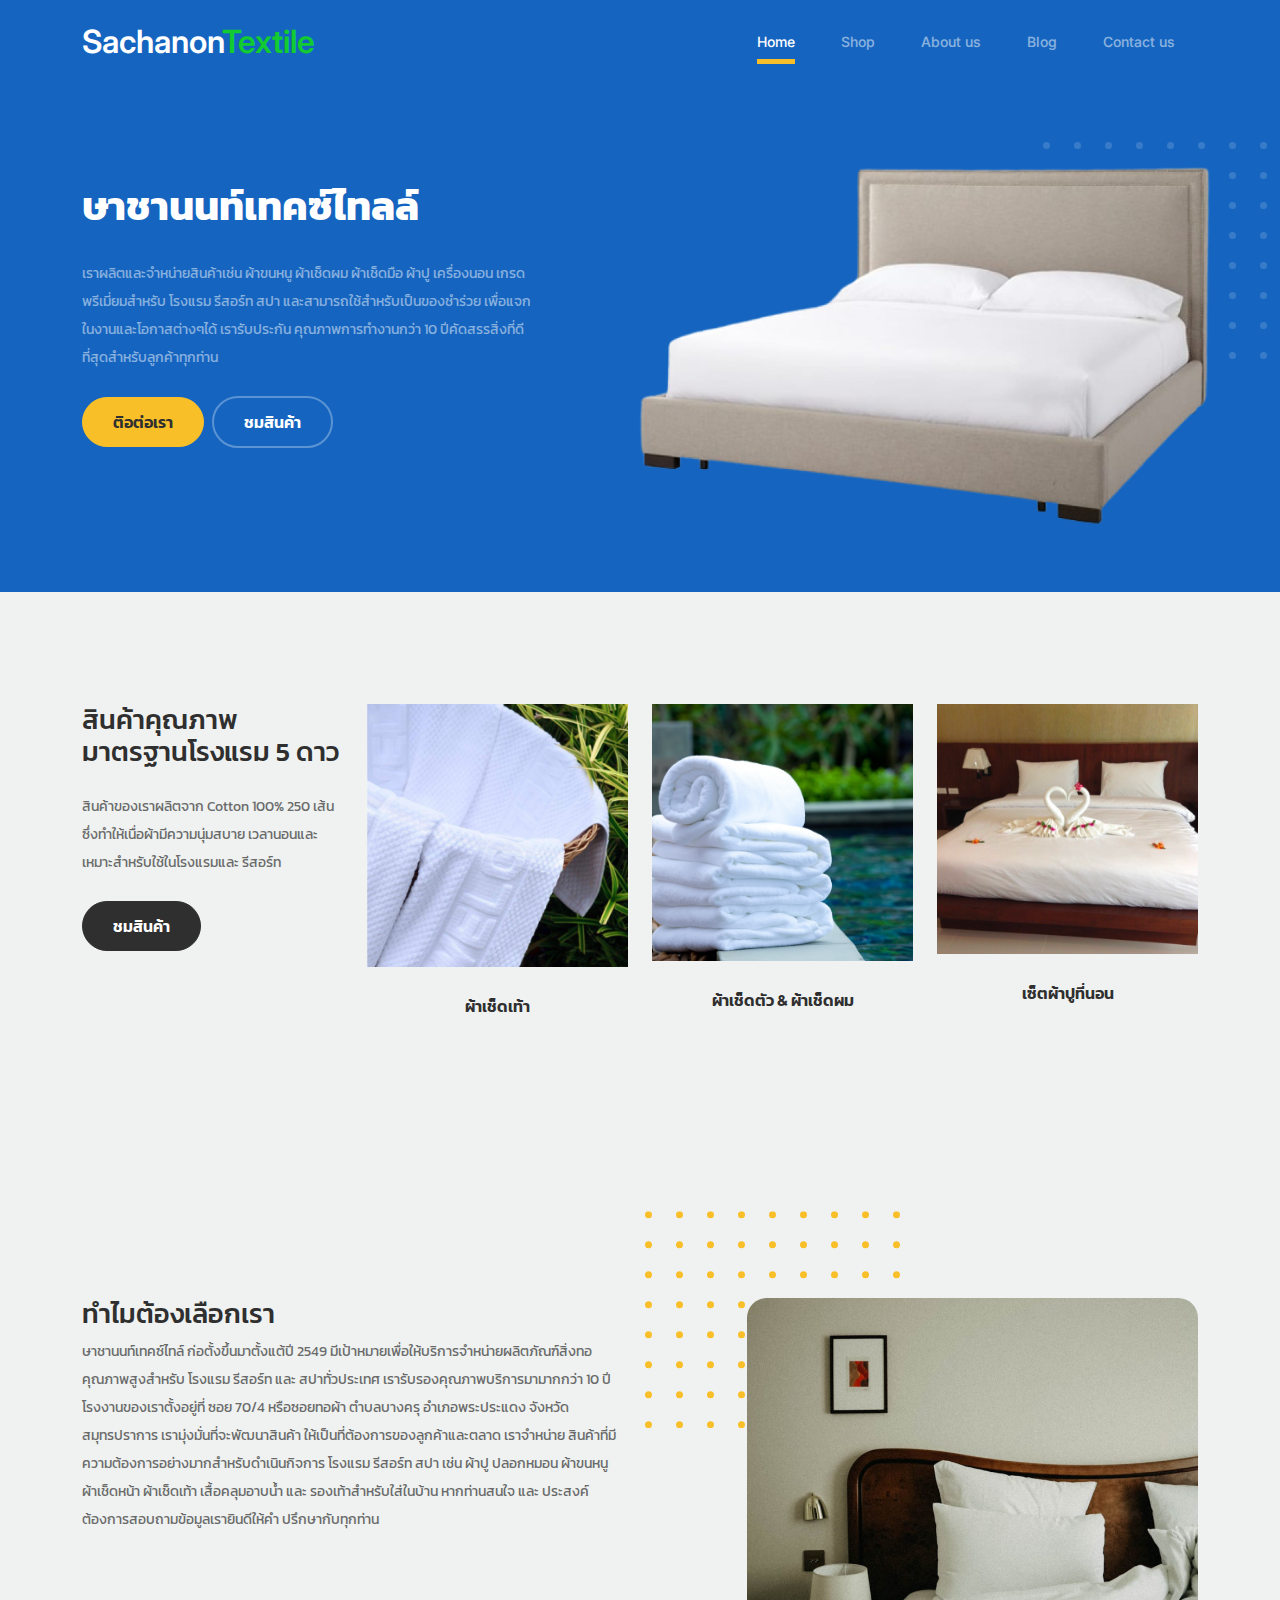
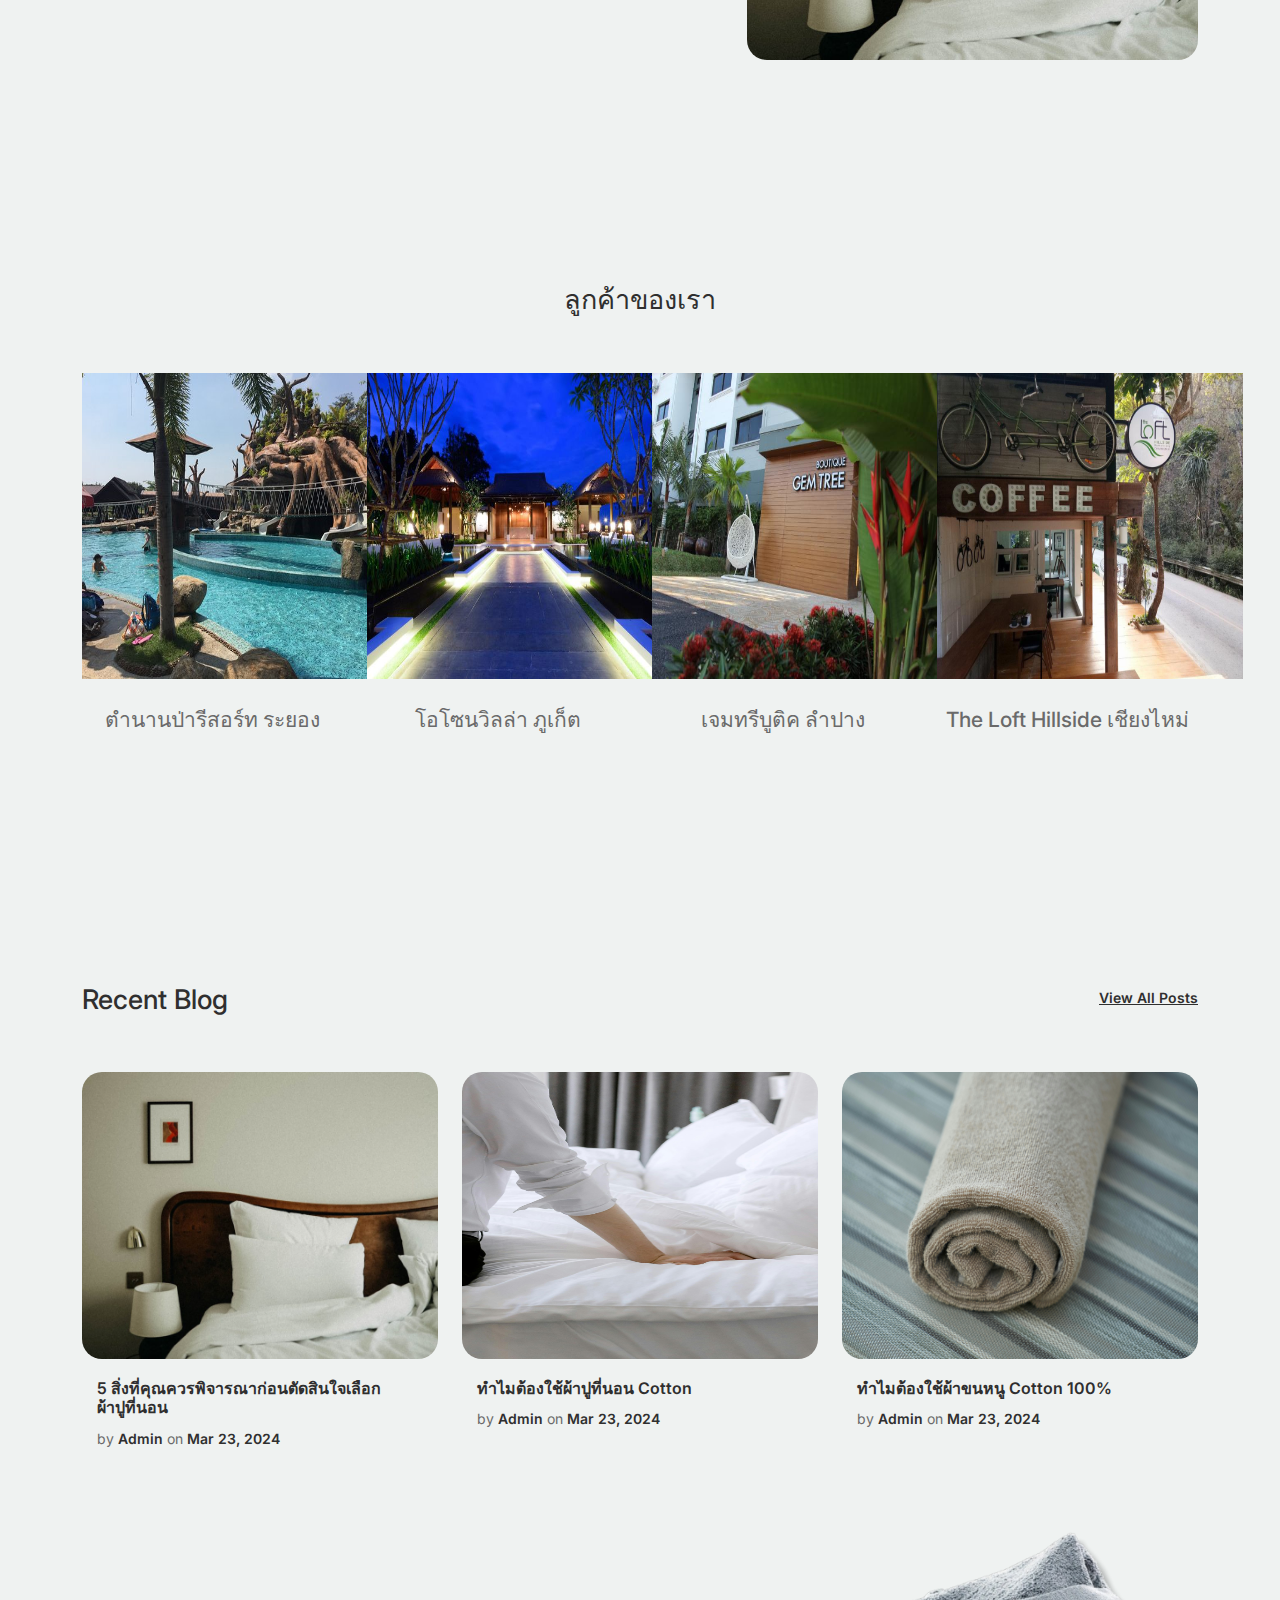
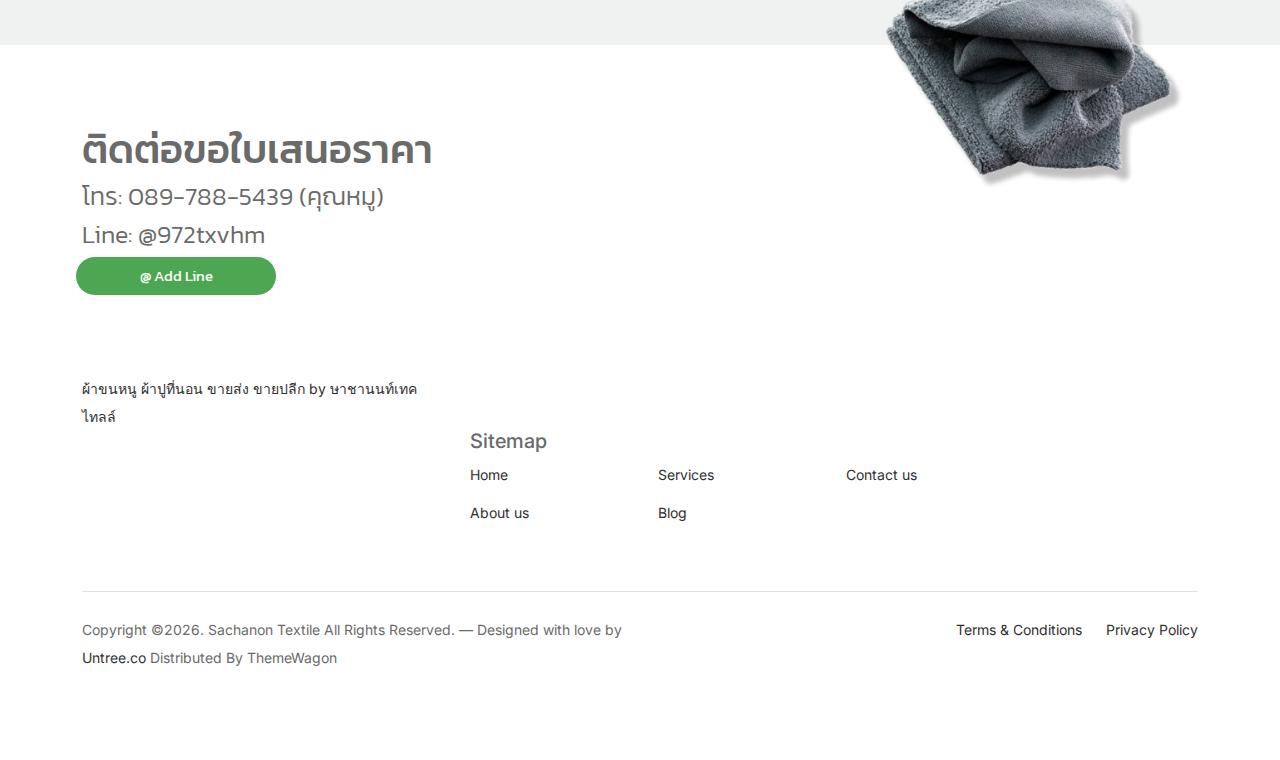
==== commit 752af689: "add all pages" ====
--- a/index.html
+++ b/index.html
@@ -45,7 +45,7 @@
 						</li>
 						<li><a class="nav-link" href="shop.html">Shop</a></li>
 						<li><a class="nav-link" href="about.html">About us</a></li>
-						<li><a class="nav-link" href="blog.html">Blog</a></li>
+						<li><a class="nav-link" href="blog_1.html">Blog</a></li>
 						<li><a class="nav-link" href="contact.html">Contact us</a></li>
 					</ul>
 
@@ -73,7 +73,7 @@
 									เพื่อแจกในงานและโอกาสต่างๆได้ เรารับประกัน
 									คุณภาพการทำงานกว่า 10 ปีคัดสรรสิ่งที่ดี
 									ที่สุดสำหรับลูกค้าทุกท่าน</p>
-								<p><a href="https://lin.ee/SYUw2Ov" target="_blank" class="btn btn-secondary me-2 thai-font">ติอต่อเรา</a><a href="#" class="btn btn-white-outline">ชมสินค้า</a></p>
+								<p><a href="https://lin.ee/SYUw2Ov" target="_blank" class="btn btn-secondary me-2 thai-font">ติอต่อเรา</a><a href="shop.html" class="btn btn-white-outline">ชมสินค้า</a></p>
 							</div>
 						</div>
 						<div class="col-lg-7">
@@ -384,11 +384,14 @@
 
 					<div class="col-12 col-sm-6 col-md-4 mb-4 mb-md-0">
 						<div class="post-entry">
-							<a href="#" class="post-thumbnail"><img src="images/post-1.jpg" alt="Image" class="img-fluid"></a>
+							<a href="blog_1.html" class="post-thumbnail"><img src="images/whyus-pic.png" alt="Image" class="img-fluid" style="
+								width: 416px;
+								height: 287px;
+							"></a>
 							<div class="post-content-entry">
-								<h3><a href="#">First Time Home Owner Ideas</a></h3>
+								<h3><a href="blog_1.html">5 สิ่งที่คุณควรพิจารณาก่อนตัดสินใจเลือกผ้าปูที่นอน</a></h3>
 								<div class="meta">
-									<span>by <a href="#">Kristin Watson</a></span> <span>on <a href="#">Dec 19, 2021</a></span>
+									<span>by <a href="#">Admin</a></span> <span>on <a href="#">Mar 23, 2024</a></span>
 								</div>
 							</div>
 						</div>
@@ -396,11 +399,14 @@
 
 					<div class="col-12 col-sm-6 col-md-4 mb-4 mb-md-0">
 						<div class="post-entry">
-							<a href="#" class="post-thumbnail"><img src="images/post-2.jpg" alt="Image" class="img-fluid"></a>
+							<a href="blog_2.html" class="post-thumbnail"><img src="images/blog_2pic.jpeg" alt="Image" class="img-fluid" style="
+								width: 416px;
+								height: 287px;
+							"></a>
 							<div class="post-content-entry">
-								<h3><a href="#">How To Keep Your Furniture Clean</a></h3>
+								<h3><a href="blog_2.html">ทำไมต้องใช้ผ้าปูที่นอน Cotton</a></h3>
 								<div class="meta">
-									<span>by <a href="#">Robert Fox</a></span> <span>on <a href="#">Dec 15, 2021</a></span>
+									<span>by <a href="blog_2.html">Admin</a></span> <span>on <a href="#">Mar 23, 2024</a></span>
 								</div>
 							</div>
 						</div>
@@ -408,11 +414,14 @@
 
 					<div class="col-12 col-sm-6 col-md-4 mb-4 mb-md-0">
 						<div class="post-entry">
-							<a href="#" class="post-thumbnail"><img src="images/post-3.jpg" alt="Image" class="img-fluid"></a>
+							<a href="blog_3.html" class="post-thumbnail"><img src="images/blog_3pic.jpeg" alt="Image" class="img-fluid" style="
+								width: 416px;
+								height: 287px;
+							"></a>
 							<div class="post-content-entry">
-								<h3><a href="#">Small Space Furniture Apartment Ideas</a></h3>
+								<h3><a href="blog_3.html">ทำไมต้องใช้ผ้าขนหนู Cotton 100%</a></h3>
 								<div class="meta">
-									<span>by <a href="#">Kristin Watson</a></span> <span>on <a href="#">Dec 12, 2021</a></span>
+									<span>by <a href="blog_3.html">Admin</a></span> <span>on <a href="#">Mar 23, 2024</a></span>
 								</div>
 							</div>
 						</div>
@@ -469,7 +478,7 @@
 							<div class="col-6 col-sm-6 col-md-3">
 								<ul class="list-unstyled">
 									<li><a href="#">Services</a></li>
-									<li><a href="blog.html">Blog</a></li>
+									<li><a href="blog_1.html">Blog</a></li>
 								</ul>
 							</div>
 
